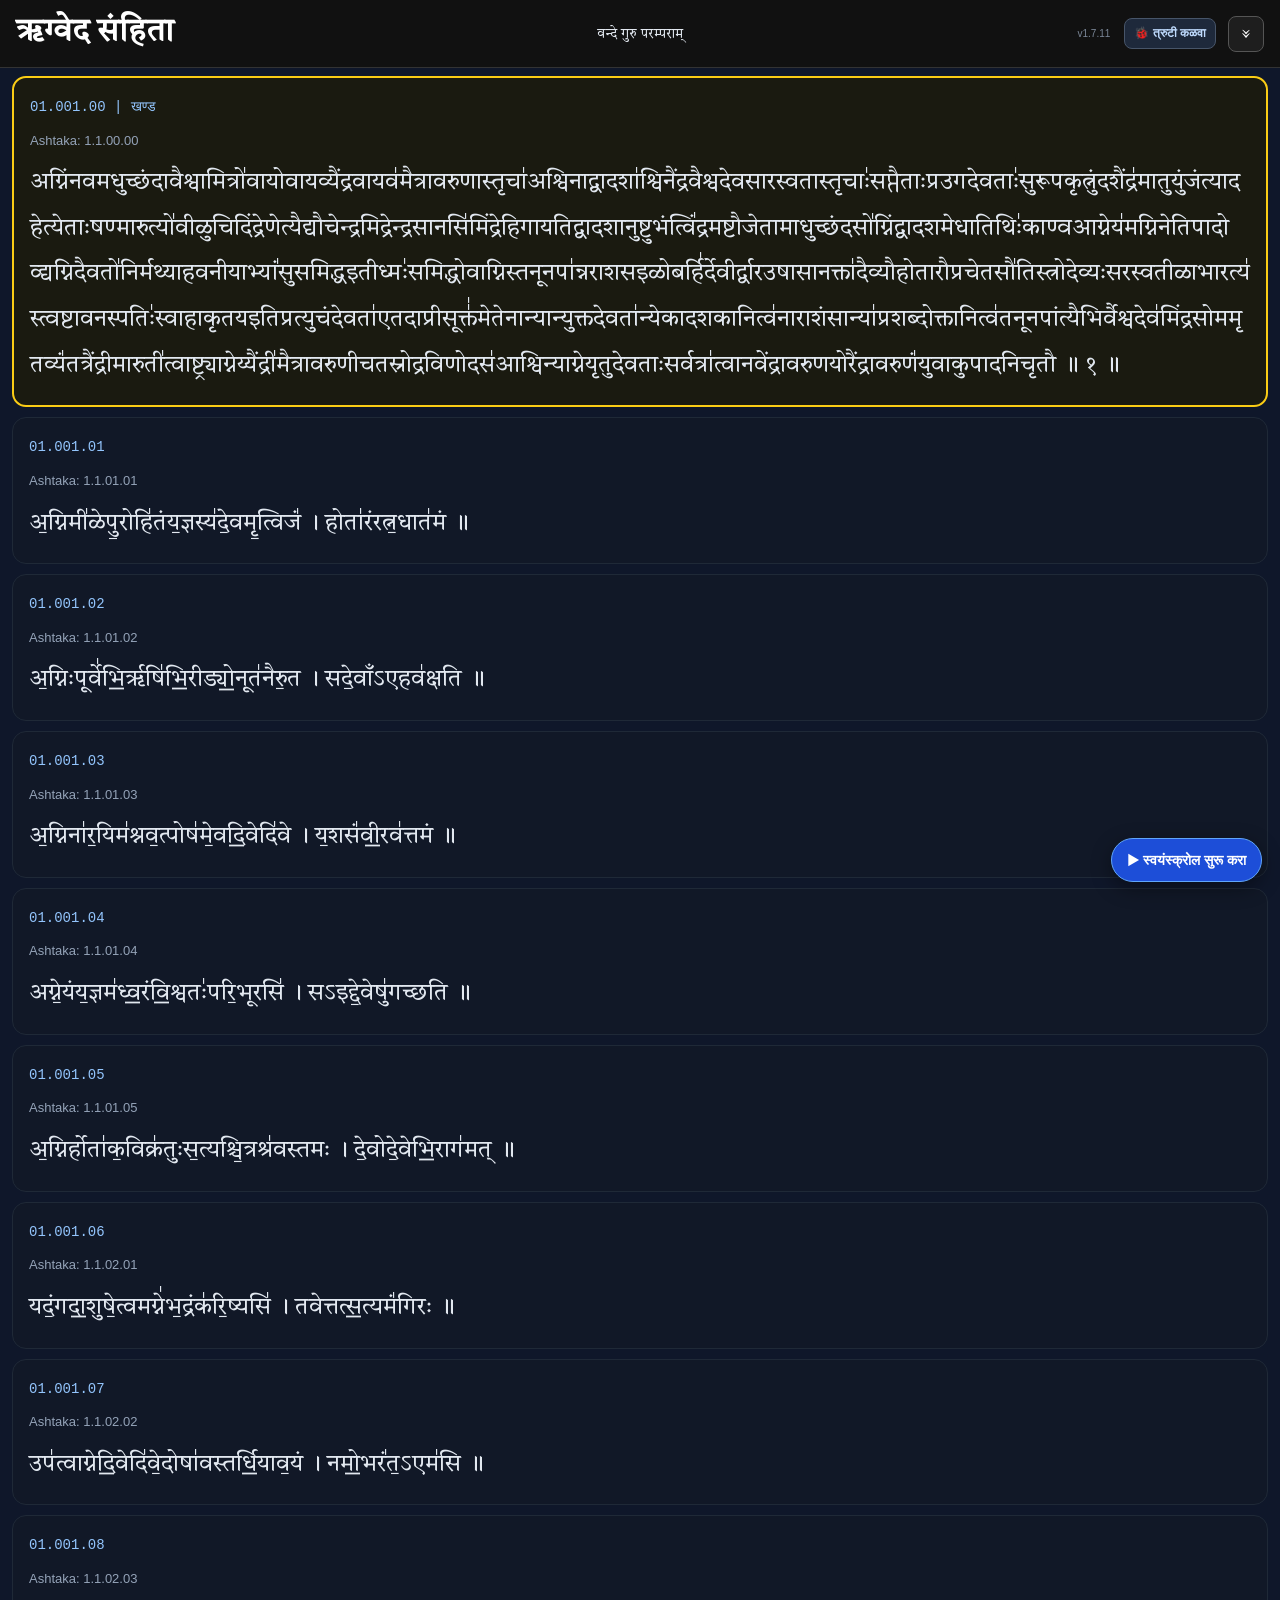
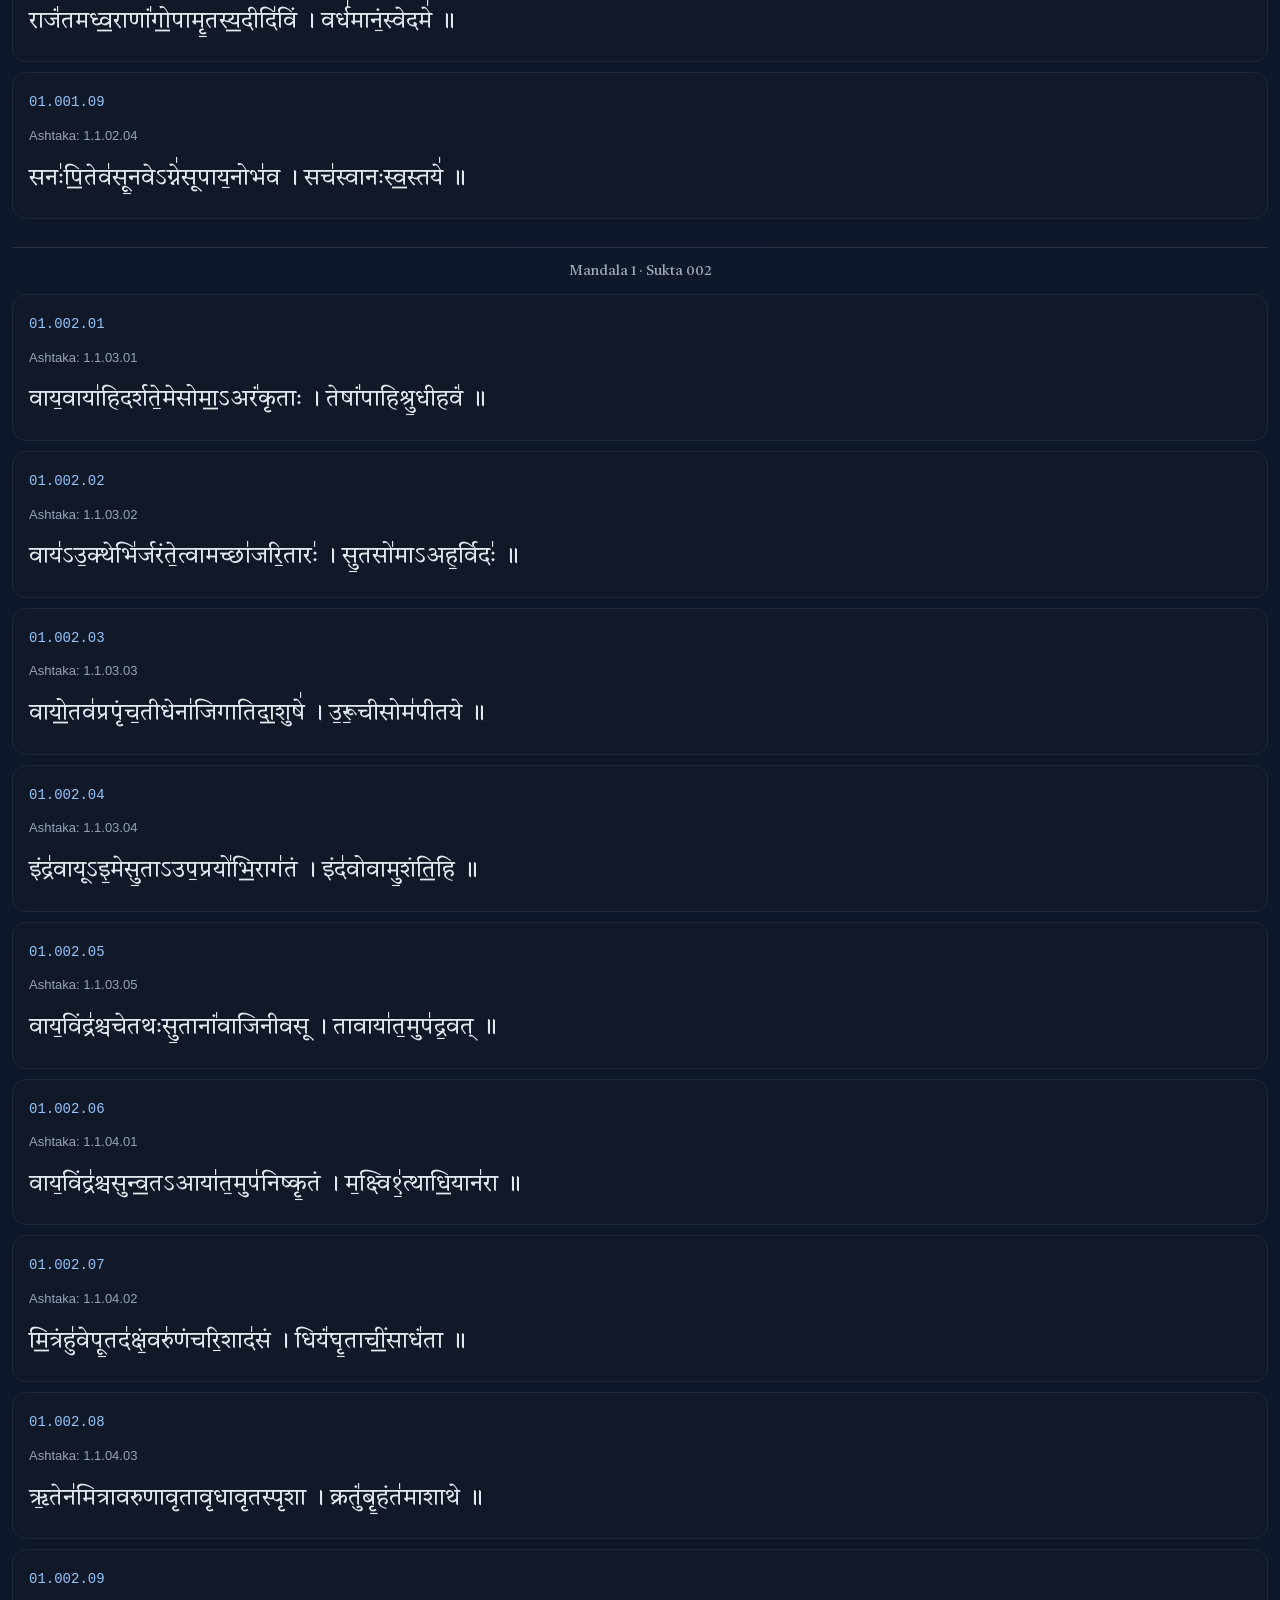
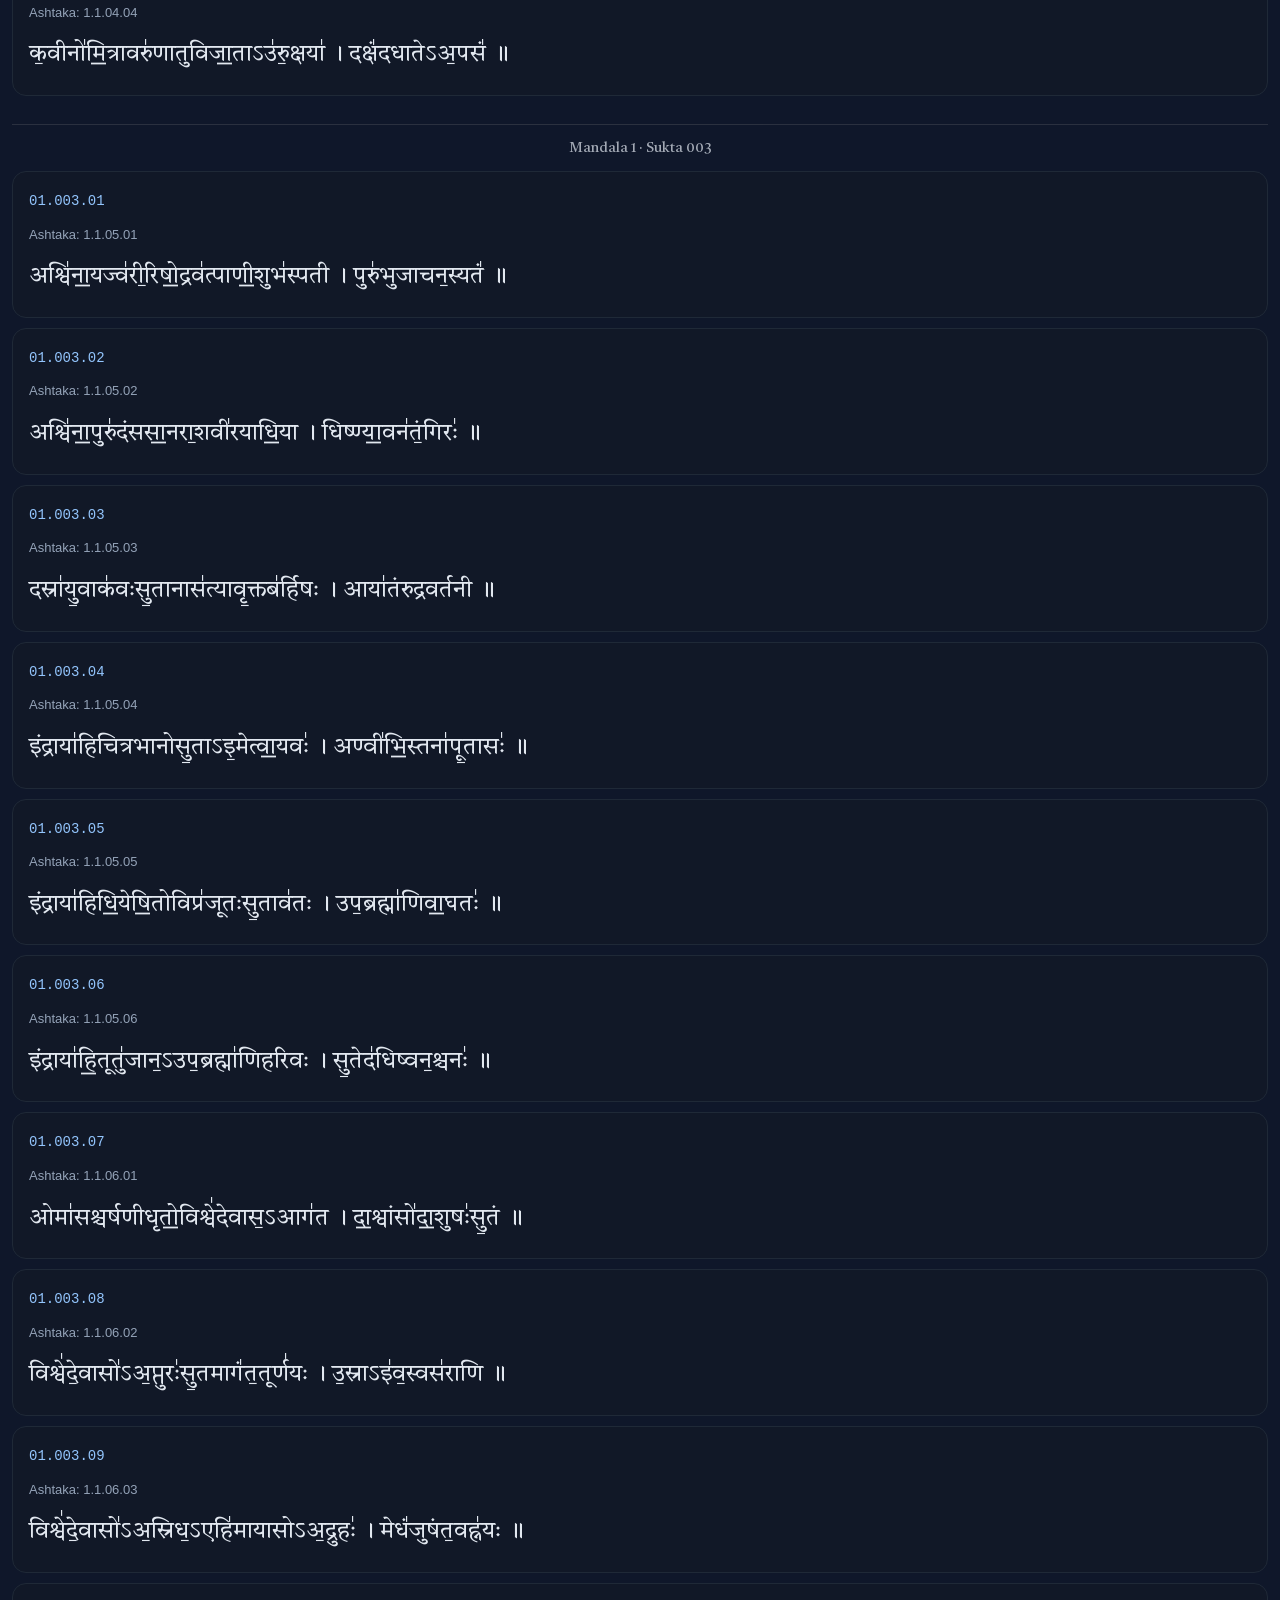
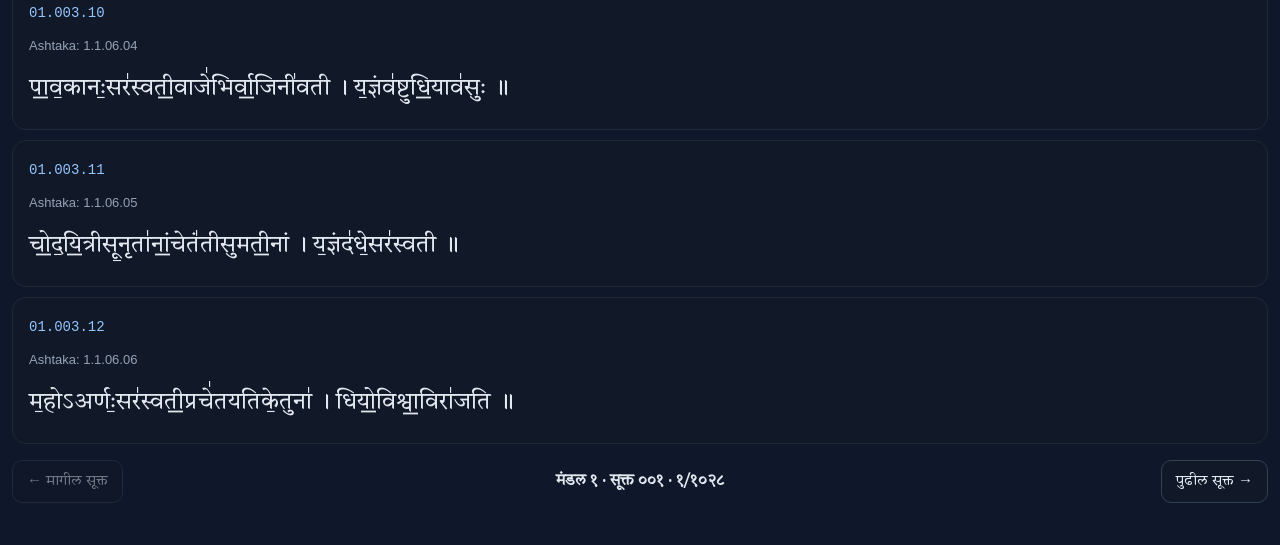
==== index.html @ 1d20b329 "Add localization hooks for filter labels" ====
<!DOCTYPE html>
<html lang="en">
<head>
  <meta charset="UTF-8" />
  <meta name="viewport" content="width=device-width, initial-scale=1.0" />
  <title>ऋग्वेद संहिता</title>
  <link rel="stylesheet" href="fonts/fonts.css" />
  <link rel="stylesheet" href="style.css" />
  
  <link rel="manifest" href="./manifest.json">
<meta name="theme-color" content="#8B0000">
<link rel="apple-touch-icon" href="icons/icon-192.png">

  <!-- GoatCounter visitor analytics -->
  <script data-goatcounter="https://rigveda-samhita.goatcounter.com/count"
          async src="//gc.zgo.at/count.js"></script>

</head>
<body>
<div class="topbar-head sticky-topbar-head">
    <div class="topbar-title-group">
      <h1>ऋग्वेद संहिता</h1>
      <span class="header-tagline">वन्दे गुरु परम्पराम्</span>
    </div>
    <span id="appVersion" class="app-version" aria-label="App version"></span>
    <a id="reportIssueLink" class="report-issue-link" href="https://wa.me/919869202194?text=Hello%2C%20I%20would%20like%20to%20report%20an%20issue%20with%20the%20Rigveda%20Samhita%20website%3A%20" target="_blank" rel="noopener noreferrer" aria-label="Report a website issue on WhatsApp">🐞 <span>त्रुटी कळवा</span></a>
    <button id="headerToggle" class="header-toggle" type="button" aria-label="Hide header">
      <span class="chevron">»</span>
    </button>
  </div>

<header class="topbar" id="topbar">
  <div id="topbarContent" class="topbar-content">
    <div class="search-toolbar">
      <input
        id="search"
        type="text"
        placeholder="मंत्र शोधा..."
        autocomplete="off"
      />
      <button id="filterBtn" type="button">शोध निकष</button>
    </div>

<div class="nav-toolbar">

  <div class="nav-buttons">
    <button id="prevTop" class="nav-btn">← मागे</button>
    <button id="shareBtn" class="nav-btn" type="button">शेअर करा</button>
    <button id="copyAllBtn" class="nav-btn" type="button">क्लिपबोर्डवर नक्कल करा</button>
    <button id="nextTop" class="nav-btn">पुढे →</button>
  </div>

  <div id="pageInfo" class="page-info">
    Loading...
  </div>

  <div class="auto-scroll-toolbar" role="group" aria-label="Mantra auto-scroll controls">
    <button id="autoScrollToggle" type="button" aria-pressed="false">▶ Auto-scroll</button>
    <label for="autoScrollInterval">ऋचा /</label>
    <select id="autoScrollInterval" aria-label="Time per richa">
      <option value="2000">2 seconds</option>
      <option value="3000" selected>3 seconds</option>
      <option value="4000">4 seconds</option>
      <option value="5000">5 seconds</option>
      <option value="6000">6 seconds</option>
    </select>
  </div>

</div>
<div class="options-toolbar">
  <button id="togglePadaBtn" type="button">पदपाठ: बंद</button>

  <select id="jumpMode">
    <label for="jumpMode">प्रकार</label>
    <option value="rik">मण्डल/सुक्त</option>
    <option value="ashtaka">अष्टक/अध्याय/वर्ग</option>
  </select>

  <div class="input-list-wrapper">
    <label for="jump1" id="lblJump1"></label> <input id="jump1" list="listJump1" type="number" min="1" value="1" placeholder="मण्डल" autocomplete="off" />
    <datalist id="listJump1"></datalist>
  </div>

  <div class="input-list-wrapper">
    <label for="jump2" id="lblJump2"></label> <input id="jump2" list="listJump2" type="number" min="1" value="1" placeholder="सूक्त" autocomplete="off" />
    <datalist id="listJump2"></datalist>
  </div>
  
  <div class="input-list-wrapper hidden" id="wrapperJump3">
    <label for="jump3" id="lblJump3"></label> <input id="jump3" list="listJump3" type="number" min="1" value="1" placeholder="वर्ग" autocomplete="off" />
    <datalist id="listJump3"></datalist>
  </div>

  <button id="jumpGo" type="button">जा</button>


  </div>
  <div class="script-selector">
  <label for="uiLanguageSelect"><span aria-hidden="true">🌐</span> <span id="uiLanguageLabel">भाषा:</span></label>
  <select id="uiLanguageSelect" aria-label="Interface language">
    <option value="mr">मराठी</option>
    <option value="en">English</option>
    <option value="te">తెలుగు</option>
    <option value="kn">ಕನ್ನಡ</option>
  </select>
  <label for="scriptSelect"><span aria-hidden="true">अ文</span> <span id="scriptLabel">लिपी:</span></label>
  <select id="scriptSelect">
    <option value="devanagari" selected>देवनागरी</option>
    <option value="kannada">ಕನ್ನಡ</option>
    <option value="telugu">తెలుగు</option>
  </select>
</div>

    <div id="status">Loading...</div>
    <div class="header-attribution">
      <span>Developed by <a href="https://abhi-glitchhg.github.io/" target="_blank" rel="noopener noreferrer">Abhijit Deo</a></span>
      <a href="https://deeplearningforsanskrit.github.io/" target="_blank" rel="noopener noreferrer">Project Website</a>
    </div>

  <div id="filterModal" class="modal hidden">
    <div class="modal-content">
      <div class="modal-header">
        <h2 id="filterModalTitle">शोध निकष</h2>
        <button id="closeFilterModal" class="close-btn" type="button">&times;</button>
      </div>
      <div class="modal-body">
        <div class="filter-group">
          <label id="filterAshtakaLabel" for="filterAshtaka">अष्टक:</label>
          <select id="filterAshtaka">
            <option value="">All</option>
          </select>
        </div>
        <div class="filter-group">
          <label id="filterAdhyayaLabel" for="filterAdhyaya">अध्याय:</label>
          <select id="filterAdhyaya" disabled>
            <option value="">All</option>
          </select>
        </div>
        <div class="filter-group">
          <label id="filterMandalaLabel" for="filterMandala">मंडल:</label>
          <select id="filterMandala">
            <option value="">All</option>
          </select>
        </div>
      </div>
      <div class="modal-footer">
        <button id="clearFiltersBtn" type="button" class="secondary-btn">निकष काढा</button>
        <button id="applyFiltersBtn" type="button" class="primary-btn">निकष लागू करा</button>
      </div>
    </div>
  </div>
</header>
  <main>
  <button id="floatingAutoScrollToggle" class="floating-auto-scroll" type="button" aria-pressed="false" aria-label="Start mantra auto-scroll">▶ Auto-scroll</button>

    <div id="results"></div>
    <div id="scrollSentinel" aria-hidden="true"></div>

    <div class="reader-toolbar bottom-toolbar">
      <button id="prevBottom">← मागील सूक्त</button>
      <div id="pageInfoBottom" class="page-info">Loading...</div>
      <button id="nextBottom">पुढील सूक्त →</button>
    </div>
  </main>

  <script src="app.js"></script>



  <aside id="pwaInstallPrompt" class="pwa-install-prompt" aria-labelledby="pwaInstallTitle" aria-describedby="pwaInstallDescription" hidden>
    <button id="pwaInstallClose" class="pwa-install-close" type="button" aria-label="Dismiss install suggestion">&times;</button>
    <div class="pwa-install-icon" aria-hidden="true">ऋ</div>
    <div class="pwa-install-copy">
      <strong id="pwaInstallTitle">Take Rigveda Samhita with you</strong>
      <p id="pwaInstallDescription">Install the app for a convenient, app-like reading experience.</p>
      <p id="pwaInstallHelp" class="pwa-install-help" hidden></p>
      <div class="pwa-install-actions">
        <button id="pwaInstallButton" class="pwa-install-button" type="button">Install app</button>
        <button id="pwaInstallLater" class="pwa-install-later" type="button">Maybe later</button>
      </div>
    </div>
  </aside>

  <script>
  // PWA install suggestion: use the native prompt where supported and
  // provide browser-specific instructions on platforms that require manual install.
  (() => {
    const promptEl = document.getElementById('pwaInstallPrompt');
    const installButton = document.getElementById('pwaInstallButton');
    const helpEl = document.getElementById('pwaInstallHelp');
    const descriptionEl = document.getElementById('pwaInstallDescription');
    const closeButton = document.getElementById('pwaInstallClose');
    const laterButton = document.getElementById('pwaInstallLater');
    if (!promptEl || !installButton) return;

    const DISMISS_KEY = 'rigveda-pwa-install-dismissed-until';
    const DISMISS_DAYS = 30;
    let deferredInstallPrompt = null;
    let isIOS = /iphone|ipad|ipod/i.test(navigator.userAgent)
      || (navigator.platform === 'MacIntel' && navigator.maxTouchPoints > 1);
    let isStandalone = window.matchMedia('(display-mode: standalone)').matches
      || window.navigator.standalone === true;

    const wasDismissed = () => {
      try { return Number(localStorage.getItem(DISMISS_KEY) || 0) > Date.now(); }
      catch (_) { return false; }
    };
    const dismiss = () => {
      promptEl.hidden = true;
      try { localStorage.setItem(DISMISS_KEY, String(Date.now() + DISMISS_DAYS * 86400000)); }
      catch (_) { /* Storage may be unavailable; the prompt still closes. */ }
    };
    const showPrompt = () => {
      if (!isStandalone && !wasDismissed()) promptEl.hidden = false;
    };

    window.addEventListener('beforeinstallprompt', (event) => {
      event.preventDefault();
      deferredInstallPrompt = event;
      installButton.textContent = 'Install app';
      helpEl.hidden = true;
      showPrompt();
    });

    window.addEventListener('appinstalled', () => {
      isStandalone = true;
      promptEl.hidden = true;
      deferredInstallPrompt = null;
    });

    installButton.addEventListener('click', async () => {
      if (deferredInstallPrompt) {
        deferredInstallPrompt.prompt();
        const choice = await deferredInstallPrompt.userChoice;
        deferredInstallPrompt = null;
        if (choice && choice.outcome === 'accepted') promptEl.hidden = true;
        else dismiss();
        return;
      }

      helpEl.hidden = false;
      if (isIOS) {
        helpEl.textContent = 'In Safari, tap Share, then choose “Add to Home Screen”.';
      } else {
        helpEl.textContent = 'Open your browser menu (⋮ or ⋯) and choose “Install app” or “Add to Home screen”.';
      }
      descriptionEl.textContent = 'Follow these steps to add Rigveda Samhita to your device.';
      installButton.textContent = 'Got it';
      installButton.addEventListener('click', dismiss, { once: true });
    });

    closeButton.addEventListener('click', dismiss);
    laterButton.addEventListener('click', dismiss);

    if (!isStandalone && !wasDismissed()) {
      window.setTimeout(showPrompt, 5000);
    }
  })();

  if ('serviceWorker' in navigator) {
    window.addEventListener('load', async () => {
      try {
        const reg = await navigator.serviceWorker.register('./sw.js', {
          scope: '/rigveda-samhita/'
        });
        console.log('[Page] SW registered, scope:', reg.scope);

        // When online: tell the active SW to re-check the version.
        // The SW will delete stale caches and re-cache if the version changed.
        if (navigator.onLine && reg.active) {
          reg.active.postMessage({ type: 'CHECK_UPDATE' });
        }

        // Also handle the case where a brand-new SW just finished activating
        // (e.g. first load or after an update) — reload so the page uses the
        // freshly cached assets.
        let refreshing = false;
        navigator.serviceWorker.addEventListener('controllerchange', () => {
          if (!refreshing) {
            refreshing = true;
            window.location.reload();
          }
        });

      } catch (err) {
        console.error('[Page] SW registration failed:', err);
      }
    });
  }
</script>
</body>
</html>
---- fonts/fonts.css ----
/* Self-hosted fonts (from Google Fonts, OFL licence) */
@font-face { font-family: 'Tiro Devanagari Sanskrit'; font-style: normal; font-weight: 400; font-display: swap; src: url('TiroDevanagariSanskrit-devanagari.woff2') format('woff2'); unicode-range: U+0900-097F, U+1CD0-1CF4, U+1CF7-1CF9, U+200C-200D, U+20A8, U+20B9, U+20F0, U+25CC, U+A830-A839, U+A8E0-A8FF, U+11B00-11B0A; }
@font-face { font-family: 'Tiro Devanagari Sanskrit'; font-style: normal; font-weight: 400; font-display: swap; src: url('TiroDevanagariSanskrit-latin-ext.woff2') format('woff2'); unicode-range: U+0100-02BA, U+02BD-02C5, U+02C7-02CC, U+02CE-02D7, U+02DD-02FF, U+0304, U+0308, U+0329, U+1D00-1DBF, U+1E00-1E9F, U+1EF2-1EFF, U+2020, U+20A0-20AB, U+20AD-20C4, U+2113, U+2C60-2C7F, U+A720-A7FF; }
@font-face { font-family: 'Tiro Devanagari Sanskrit'; font-style: normal; font-weight: 400; font-display: swap; src: url('TiroDevanagariSanskrit-latin.woff2') format('woff2'); unicode-range: U+0000-00FF, U+0131, U+0152-0153, U+02BB-02BC, U+02C6, U+02DA, U+02DC, U+0304, U+0308, U+0329, U+2000-206F, U+20AC, U+2122, U+2191, U+2193, U+2212, U+2215, U+FEFF, U+FFFD; }
@font-face { font-family: 'Tiro Kannada'; font-style: normal; font-weight: 400; font-display: swap; src: url('TiroKannada-kannada.woff2') format('woff2'); unicode-range: U+0951-0952, U+0964-0965, U+0B83, U+0C80-0CF3, U+1CD0, U+1CD2-1CD3, U+1CDA, U+1CF2, U+1CF4, U+200C-200D, U+20B9, U+25CC, U+A830-A835; }
@font-face { font-family: 'Tiro Kannada Sanskrit'; font-style: normal; font-weight: 400; font-display: swap; src: url('TiroKannada-kannada.woff2') format('woff2'); unicode-range: U+0951-0952, U+0964-0965, U+0B83, U+0C80-0CF3, U+1CD0, U+1CD2-1CD3, U+1CDA, U+1CF2, U+1CF4, U+200C-200D, U+20B9, U+25CC, U+A830-A835; }
@font-face { font-family: 'Tiro Kannada'; font-style: normal; font-weight: 400; font-display: swap; src: url('TiroKannada-latin-ext.woff2') format('woff2'); unicode-range: U+0100-02BA, U+02BD-02C5, U+02C7-02CC, U+02CE-02D7, U+02DD-02FF, U+0304, U+0308, U+0329, U+1D00-1DBF, U+1E00-1E9F, U+1EF2-1EFF, U+2020, U+20A0-20AB, U+20AD-20C4, U+2113, U+2C60-2C7F, U+A720-A7FF; }
@font-face { font-family: 'Tiro Kannada Sanskrit'; font-style: normal; font-weight: 400; font-display: swap; src: url('TiroKannada-latin-ext.woff2') format('woff2'); unicode-range: U+0100-02BA, U+02BD-02C5, U+02C7-02CC, U+02CE-02D7, U+02DD-02FF, U+0304, U+0308, U+0329, U+1D00-1DBF, U+1E00-1E9F, U+1EF2-1EFF, U+2020, U+20A0-20AB, U+20AD-20C4, U+2113, U+2C60-2C7F, U+A720-A7FF; }
@font-face { font-family: 'Tiro Kannada'; font-style: normal; font-weight: 400; font-display: swap; src: url('TiroKannada-latin.woff2') format('woff2'); unicode-range: U+0000-00FF, U+0131, U+0152-0153, U+02BB-02BC, U+02C6, U+02DA, U+02DC, U+0304, U+0308, U+0329, U+2000-206F, U+20AC, U+2122, U+2191, U+2193, U+2212, U+2215, U+FEFF, U+FFFD; }
@font-face { font-family: 'Tiro Kannada Sanskrit'; font-style: normal; font-weight: 400; font-display: swap; src: url('TiroKannada-latin.woff2') format('woff2'); unicode-range: U+0000-00FF, U+0131, U+0152-0153, U+02BB-02BC, U+02C6, U+02DA, U+02DC, U+0304, U+0308, U+0329, U+2000-206F, U+20AC, U+2122, U+2191, U+2193, U+2212, U+2215, U+FEFF, U+FFFD; }
@font-face { font-family: 'Tiro Telugu Sanskrit'; font-style: normal; font-weight: 400; font-display: swap; src: url('TiroTelugu-telugu.woff2') format('woff2'); unicode-range: U+0951-0952, U+0964-0965, U+0B83, U+0C00-0C7F, U+1CD5-1CD6, U+1CD8, U+1CDA, U+1CF2, U+200C-200D, U+25CC; }
@font-face { font-family: 'Tiro Telugu'; font-style: normal; font-weight: 400; font-display: swap; src: url('TiroTelugu-telugu.woff2') format('woff2'); unicode-range: U+0951-0952, U+0964-0965, U+0B83, U+0C00-0C7F, U+1CD5-1CD6, U+1CD8, U+1CDA, U+1CF2, U+200C-200D, U+25CC; }
@font-face { font-family: 'Tiro Telugu Sanskrit'; font-style: normal; font-weight: 400; font-display: swap; src: url('TiroTelugu-latin-ext.woff2') format('woff2'); unicode-range: U+0100-02BA, U+02BD-02C5, U+02C7-02CC, U+02CE-02D7, U+02DD-02FF, U+0304, U+0308, U+0329, U+1D00-1DBF, U+1E00-1E9F, U+1EF2-1EFF, U+2020, U+20A0-20AB, U+20AD-20C4, U+2113, U+2C60-2C7F, U+A720-A7FF; }
@font-face { font-family: 'Tiro Telugu'; font-style: normal; font-weight: 400; font-display: swap; src: url('TiroTelugu-latin-ext.woff2') format('woff2'); unicode-range: U+0100-02BA, U+02BD-02C5, U+02C7-02CC, U+02CE-02D7, U+02DD-02FF, U+0304, U+0308, U+0329, U+1D00-1DBF, U+1E00-1E9F, U+1EF2-1EFF, U+2020, U+20A0-20AB, U+20AD-20C4, U+2113, U+2C60-2C7F, U+A720-A7FF; }
@font-face { font-family: 'Tiro Telugu Sanskrit'; font-style: normal; font-weight: 400; font-display: swap; src: url('TiroTelugu-latin.woff2') format('woff2'); unicode-range: U+0000-00FF, U+0131, U+0152-0153, U+02BB-02BC, U+02C6, U+02DA, U+02DC, U+0304, U+0308, U+0329, U+2000-206F, U+20AC, U+2122, U+2191, U+2193, U+2212, U+2215, U+FEFF, U+FFFD; }
@font-face { font-family: 'Tiro Telugu'; font-style: normal; font-weight: 400; font-display: swap; src: url('TiroTelugu-latin.woff2') format('woff2'); unicode-range: U+0000-00FF, U+0131, U+0152-0153, U+02BB-02BC, U+02C6, U+02DA, U+02DC, U+0304, U+0308, U+0329, U+2000-206F, U+20AC, U+2122, U+2191, U+2193, U+2212, U+2215, U+FEFF, U+FFFD; }
---- style.css ----
:root {
  --sanskrit-font: "Tiro Devanagari Sanskrit";
}

body.script-devanagari {
  --sanskrit-font: "Tiro Devanagari Sanskrit";
}

body.script-kannada {
  --sanskrit-font: "Tiro Kannada";
}

body.script-telugu {
  --sanskrit-font: "Tiro Telugu";
}



body {
  margin: 0;
  background: #0f172a;
  color: #e2e8f0;
  font-family: var(--sanskrit-font), serif;
}

:root {
  --sanskrit-font: "Tiro Devanagari Sanskrit";
}

body.script-kannada {
  --sanskrit-font: "Tiro Kannada Sanskrit";
}

body.script-telugu {
  --sanskrit-font: "Tiro Telugu Sanskrit";
}

body.script-devanagari {
  --sanskrit-font: "Tiro Devanagari Sanskrit";
}

.topbar {
  position: sticky;
  top: 0;
  z-index: 1000;
  background: #020617;
  padding: 16px;
  border-bottom: 1px solid #1e293b;
}

h1 {
  margin: 0 0 12px 0;
  font-size: 32px;
}

.reader-toolbar {
  display: grid;
  grid-template-columns: 1fr auto 1fr;
  gap: 10px;
  align-items: center;
  margin-bottom: 12px;
}

.reader-toolbar button {
  padding: 10px 14px;
  border: 1px solid #334155;
  background: #111827;
  color: #e2e8f0;
  border-radius: 10px;
  font-size: 15px;
  cursor: pointer;
}

.reader-toolbar button:disabled {
  opacity: 0.45;
  cursor: not-allowed;
}

.reader-toolbar button:first-child {
  justify-self: start;
}

.reader-toolbar button:last-child {
  justify-self: end;
}

.nav-btn:hover {
  background: #172033;
  border-color: #475569;
}

.nav-btn:disabled {
  opacity: 0.45;
  cursor: not-allowed;
}

.options-toolbar {
  display: grid;
  grid-template-columns: auto 1.5fr 1fr 1fr 1fr auto;
  gap: 10px;
  align-items: center;
  margin-bottom: 10px;
  padding: 0;
  background: transparent;
  border-radius: 0;
}
.nav-toolbar {
  display: flex;
  flex-direction: column;
  gap: 8px;
  width: 100%;
}

.nav-buttons {
  display: grid;
  grid-template-columns: repeat(4, minmax(0, 1fr));
  gap: 10px;
  width: 100%;
}

.nav-btn {
  width: 100%;
  padding: 10px 14px;
  font-size: 14px;
  border: 1px solid #334155;
  background: #111827;
  color: #e2e8f0;
  border-radius: 8px;
  cursor: pointer;
  white-space: nowrap;
  box-sizing: border-box;
}

.page-info {
  text-align: center;
  font-weight: 600;
  width: 100%;
}
.search-toolbar {
  display: grid;
  grid-template-columns: 1fr auto;
  gap: 8px;
  align-items: center;
  margin-bottom: 10px;
}

.search-toolbar input {
  margin-bottom: 0;
  padding: 10px 14px;
  font-size: 16px;
}

.search-toolbar button {
  padding: 10px 14px;
  border: 1px solid #334155;
  background: #111827;
  color: #e2e8f0;
  border-radius: 10px;
  font-size: 14px;
  cursor: pointer;
  white-space: nowrap;
  font-family: sans-serif;
}

.search-toolbar button:hover {
  background: #172033;
  border-color: #475569;
}

.search-toolbar button.active {
  background: #1d4ed8;
  border-color: #60a5fa;
  color: #ffffff;
}

input {
  width: 100%;
  box-sizing: border-box;
  padding: 12px 14px;
  font-size: 18px;
  border-radius: 10px;
  border: 1px solid #334155;
  background: #111827;
  color: #e2e8f0;
  margin-bottom: 10px;
}

main {
  padding: 12px;
}

#status {
  color: #94a3b8;
  font-size: 15px;
  font-family: sans-serif;
}

.mantra {
  padding: 16px;
  margin-bottom: 10px;
  background: #111827;
  border: 1px solid #1f2937;
  border-radius: 14px;
  line-height: 1.9;
  font-size: 24px;
  scroll-margin-top: 180px;

  max-width: 100%;
  box-sizing: border-box;
  overflow-wrap: anywhere;
  word-break: break-word;
}

.mantra.khanda {
  border: 2px solid #facc15;   /* yellow border */
  background: #1a1a10;         /* slightly warm dark tone */
}

.mantra.clickable {
  cursor: pointer;
}

.mantra.clickable:hover {
  border-color: #475569;
  background: #172033;
}

.mantra.highlight {
  border-color: #93c5fd;
  box-shadow: 0 0 0 1px #93c5fd inset;
  background: #1a2640;
}

.ref {
  display: block;
  margin-bottom: 8px;
  color: #93c5fd;
  font-size: 14px;
  font-family: monospace;
}

.samhita-text {
  color: #e2e8f0;
}

.pada-patha {
  margin-top: 10px;
  padding-top: 10px;
  border-top: 1px solid #243041;
  color: #fca5a5;
  font-size: 22px;
  line-height: 1.9;
  white-space: normal;
  overflow-wrap: anywhere;
  word-break: break-word;
  max-width: 100%;
}

.bottom-toolbar {
  margin-top: 16px;
  padding-bottom: 18px;
}

.hidden {
  display: none !important;
}

.footer {
  margin-top: 40px;
  padding: 24px 12px;
  border-top: 1px solid #1e293b;
  display: flex;
  flex-direction: column;
  align-items: center;
  justify-content: center;
  text-align: center;
  opacity: 0.75;
  font-family: sans-serif;
  font-size: 10px;
  color: #94a3b8;
  line-height: 1.8;
}

.footer a {
  color: #93c5fd;
  text-decoration: none;
}

.footer a:hover {
  text-decoration: underline;
}

.footer .tagline {
  margin-top: 6px;
  font-family: var(--sanskrit-font), serif;
  font-size: 18px;
  color: #e2e8f0;
}
#togglePadaBtn {
  appearance: none;
  -webkit-appearance: none;
  background: #111827;
  color: #e2e8f0;
  border: 1px solid #334155;
  border-radius: 10px;
  padding: 12px 14px;
  font-size: 15px;
  font-family: sans-serif;
  cursor: pointer;
  white-space: nowrap;
  box-shadow: none;
  outline: none;
}

#togglePadaBtn:hover {
  background: #172033;
  border-color: #475569;
}

#togglePadaBtn.active {
  background: #1d4ed8;
  border-color: #60a5fa;
  color: #ffffff;
}
.jump-toolbar {
  display: none;
}

.options-toolbar select,
.options-toolbar input,
.options-toolbar button {
  margin-bottom: 0;
  padding: 10px 12px;
  font-size: 14px;
  border-radius: 8px;
  border: 1px solid #334155;
  background: #111827;
  color: #e2e8f0;
}

.options-toolbar select {
  width: 100%;
  box-sizing: border-box;
}

.options-toolbar input {
  width: 100%;
  box-sizing: border-box;
  text-align: center;
}

.options-toolbar button {
  appearance: none;
  -webkit-appearance: none;
  cursor: pointer;
  white-space: nowrap;
  padding: 10px 12px;
}

.options-toolbar button:hover {
  background: #172033;
  border-color: #475569;
}

.options-toolbar button.active {
  background: #1d4ed8;
  border-color: #60a5fa;
  color: #ffffff;
}

.meta-ref {
  margin-bottom: 8px;
  color: #94a3b8;
  font-size: 13px;
  font-family: sans-serif;
}

.topbar {
  position: sticky;
  top: 0;
  z-index: 1000;
  background: #111;
  color: #fff;
  padding: 12px 16px;
  border-bottom: 1px solid #333;
}

.topbar-head {
  display: flex;
  align-items: center;
  justify-content: space-between;
  gap: 12px;
}

.topbar-head {
  position: relative;
}

.topbar-title-group {
  display: contents;
}

.topbar-head h1 {
  margin: 0;
  font-family: 'Tiro Devanagari Sanskrit', serif;
}

.topbar-title-group .header-tagline {
  position: absolute;
  left: 50%;
  top: 50%;
  transform: translate(-50%, -50%);
  white-space: nowrap;
  text-align: center;
  pointer-events: none;
}

.topbar-content {
  max-height: 500px;
  overflow: hidden;
  opacity: 1;
  transition: max-height 0.3s ease, opacity 0.25s ease, margin-top 0.25s ease;
  margin-top: 12px;
}

.topbar.collapsed .topbar-content {
  max-height: 0;
  opacity: 0;
  margin-top: 0;
}

.header-toggle {
  width: 36px;
  height: 36px;
  border: 1px solid #555;
  background: #1e1e1e;
  color: #fff;
  border-radius: 8px;
  cursor: pointer;

  display: flex;
  align-items: center;
  justify-content: center;
  flex-shrink: 0;
}

.header-toggle:hover {
  background: #2a2a2a;
}

.chevron {
  display: inline-block;
  font-size: 20px;
  line-height: 1;
  transform: rotate(90deg);
  transition: transform 0.25s ease;
}

.topbar.collapsed .chevron {
  transform: rotate(-90deg);
}

.modal {
  position: fixed;
  top: 0;
  left: 0;
  width: 100%;
  height: 100%;
  background: rgba(0, 0, 0, 0.5);
  display: flex;
  align-items: center;
  justify-content: center;
  z-index: 2000;
}

.modal.hidden {
  display: none;
}

.modal-content {
  background: #111827;
  border: 1px solid #334155;
  border-radius: 14px;
  width: 90%;
  max-width: 400px;
  box-shadow: 0 20px 25px -5px rgba(0, 0, 0, 0.5);
}

.modal-header {
  display: flex;
  align-items: center;
  justify-content: space-between;
  padding: 16px;
  border-bottom: 1px solid #334155;
}

.modal-header h2 {
  margin: 0;
  font-size: 20px;
  color: #e2e8f0;
}

.close-btn {
  background: none;
  border: none;
  color: #94a3b8;
  font-size: 28px;
  cursor: pointer;
  padding: 0;
  width: 32px;
  height: 32px;
  display: flex;
  align-items: center;
  justify-content: center;
}

.close-btn:hover {
  color: #e2e8f0;
}

.modal-body {
  padding: 20px;
}

.filter-group {
  margin-bottom: 16px;
  display: flex;
  flex-direction: column;
}

.filter-group label {
  margin-bottom: 6px;
  color: #e2e8f0;
  font-size: 14px;
  font-family: sans-serif;
}

.filter-group select {
  padding: 10px 12px;
  border-radius: 8px;
  border: 1px solid #334155;
  background: #0f172a;
  color: #e2e8f0;
  font-size: 15px;
  font-family: sans-serif;
}

.filter-group select:disabled {
  opacity: 0.5;
  cursor: not-allowed;
}

.modal-footer {
  display: flex;
  gap: 10px;
  justify-content: flex-end;
  padding: 16px;
  border-top: 1px solid #334155;
}

.primary-btn, .secondary-btn {
  padding: 10px 16px;
  border-radius: 8px;
  font-size: 14px;
  font-family: sans-serif;
  cursor: pointer;
  border: none;
}

.primary-btn {
  background: #1d4ed8;
  color: #ffffff;
}

.primary-btn:hover {
  background: #2563eb;
}

.secondary-btn {
  background: #334155;
  color: #e2e8f0;
}

.secondary-btn:hover {
  background: #475569;
}

#filterBtn {
  position: relative;
}

#filterBtn.active::after {
  content: attr(data-count);
  position: absolute;
  top: -8px;
  right: -8px;
  background: #ef4444;
  color: white;
  width: 20px;
  height: 20px;
  border-radius: 50%;
  font-size: 12px;
  display: flex;
  align-items: center;
  justify-content: center;
}

@media (max-width: 1024px) {
  .options-toolbar {
    grid-template-columns: auto 1fr 1fr 1fr auto;
  }
}

@media (max-width: 768px) {
  .topbar {
    padding: 12px;
  }

  .topbar-head h1 {
    font-size: 24px;
  }

  .search-toolbar {
    grid-template-columns: 1fr auto;
    margin-bottom: 8px;
    gap: 8px;
  }

  .search-toolbar input {
    font-size: 14px;
    padding: 8px 10px;
  }

  .search-toolbar button {
    padding: 8px 10px;
    font-size: 13px;
  }

 
  .options-toolbar {
    grid-template-columns: auto auto auto auto auto;
    gap: 8px;
    margin-bottom: 8px;
    padding: 0;
  }

  .options-toolbar select,
  .options-toolbar input,
  .options-toolbar button {
    padding: 8px 10px;
    font-size: 12px;
  }

  .options-toolbar input {
    width: 45px;
  }

  #togglePadaBtn {
    font-size: 12px;
  }

  .page-info {
    font-size: 12px;
  }

  #status {
    font-size: 12px;
  }
}

@media (max-width: 480px) {
  .topbar {
    padding: 10px;
  }

  .topbar-head h1 {
    font-size: 20px;
  }

  .topbar-head {
    gap: 8px;
  }

  .search-toolbar {
    grid-template-columns: 1fr auto;
    gap: 6px;
    margin-bottom: 6px;
  }

  .search-toolbar input {
    font-size: 13px;
    padding: 7px 8px;
  }

  .search-toolbar button {
    padding: 7px 8px;
    font-size: 12px;
  }


  .options-toolbar {
    grid-template-columns: 1fr 1fr;
    gap: 6px;
    margin-bottom: 6px;
  }

  .options-toolbar select,
  .options-toolbar input,
  .options-toolbar button {
    padding: 6px 8px;
    font-size: 11px;
  }

  .options-toolbar input {
    width: 100%;
  }

  .page-info {
    font-size: 11px;
  }

  #status {
    font-size: 11px;
  }
}

.mantra.vasishtha-dveshini {
  border-color: #cc2200;
  box-shadow: 0 0 0 1px #cc2200;
}

.vd-badge {
  display: inline-block;
  font-size: 0.8em;
  font-family: var(--sanskrit-font), serif;
  color: #cc2200;
  border: 1px solid #cc2200;
  border-radius: 4px;
  padding: 1px 6px;
  margin-left: 6px;
  vertical-align: middle;
  letter-spacing: 0.02em;
}

body, html {
  max-width: 100%;
  overflow-x: clip;
}
.script-selector {
  display: flex;
  align-items: center;
  gap: 8px;
  margin-bottom: 10px;
}

.script-selector label {
  font-family: sans-serif;
  font-size: 14px;
  color: #94a3b8;
}

.script-selector select {
  padding: 9px 12px;
  border-radius: 8px;
  border: 1px solid #334155;
  background: #111827;
  color: #e2e8f0;
  font-size: 15px;
  cursor: pointer;
}


@media (max-width: 480px) {
  .script-selector select {
    font-size: 13px;
    padding: 7px 10px;
  }

  .script-selector label {
    font-size: 12px;
  }
}
/* Infinite scroll: marks where the next sukta starts */
.sukta-divider {
  margin: 28px 0 12px;
  padding-top: 14px;
  border-top: 1px solid rgba(128, 128, 128, 0.35);
  text-align: center;
  font-size: 0.9rem;
  opacity: 0.7;
}


/* Compact, non-blocking PWA install suggestion */
.pwa-install-prompt {
  position: fixed;
  z-index: 3000;
  right: 20px;
  bottom: 20px;
  display: flex;
  align-items: flex-start;
  gap: 13px;
  width: min(390px, calc(100vw - 32px));
  box-sizing: border-box;
  padding: 18px 42px 16px 16px;
  color: #e2e8f0;
  background: #111827;
  border: 1px solid #475569;
  border-radius: 14px;
  box-shadow: 0 12px 35px rgba(0, 0, 0, 0.4);
  font-family: sans-serif;
}
.pwa-install-prompt[hidden] { display: none; }
.pwa-install-icon {
  display: grid;
  place-items: center;
  flex: 0 0 42px;
  width: 42px;
  height: 42px;
  border-radius: 11px;
  color: #fff;
  background: #8B0000;
  font-family: var(--sanskrit-font), serif;
  font-size: 25px;
}
.pwa-install-copy { min-width: 0; }
.pwa-install-copy strong { display: block; margin: 1px 0 5px; font-size: 15px; }
.pwa-install-copy p { margin: 0; color: #cbd5e1; font-size: 13px; line-height: 1.45; }
.pwa-install-copy .pwa-install-help { margin-top: 8px; color: #fcd34d; }
.pwa-install-close {
  position: absolute;
  top: 7px;
  right: 9px;
  padding: 2px 6px;
  border: 0;
  color: #94a3b8;
  background: transparent;
  font-size: 23px;
  cursor: pointer;
}
.pwa-install-actions { display: flex; align-items: center; gap: 12px; margin-top: 12px; }
.pwa-install-button {
  padding: 8px 13px;
  border: 0;
  border-radius: 8px;
  color: #fff;
  background: #8B0000;
  font-size: 13px;
  font-weight: 600;
  cursor: pointer;
}
.pwa-install-button:hover { background: #a31515; }
.pwa-install-later {
  padding: 7px 2px;
  border: 0;
  color: #cbd5e1;
  background: transparent;
  font-size: 12px;
  cursor: pointer;
}
@media (max-width: 480px) {
  .pwa-install-prompt { right: 12px; bottom: 12px; width: calc(100vw - 24px); }
}

/* Mantra auto-scroll controls */
.auto-scroll-toolbar {
  display: flex;
  align-items: center;
  justify-content: center;
  flex-wrap: wrap;
  gap: 8px;
  margin: 8px 0 10px;
  font-family: sans-serif;
  font-size: 13px;
  color: #cbd5e1;
}
.auto-scroll-toolbar button,
.auto-scroll-toolbar select {
  min-height: 36px;
  padding: 7px 12px;
  border: 1px solid #475569;
  border-radius: 8px;
  background: #111827;
  color: #e2e8f0;
  font: inherit;
}
.auto-scroll-toolbar button { cursor: pointer; font-weight: 600; }
.auto-scroll-toolbar button[aria-pressed="true"] {
  background: #1d4ed8;
  border-color: #60a5fa;
  color: #fff;
}
.auto-scroll-toolbar select { cursor: pointer; }


/* Floating auto-scroll control stays within reach while reading. */
.floating-auto-scroll {
  position: fixed;
  right: 18px;
  bottom: 18px;
  z-index: 1500;
  min-height: 44px;
  padding: 10px 15px;
  border: 1px solid #60a5fa;
  border-radius: 999px;
  color: #fff;
  background: #1d4ed8;
  box-shadow: 0 6px 20px rgba(0, 0, 0, 0.4);
  font: 600 14px/1.2 sans-serif;
  cursor: pointer;
}
.floating-auto-scroll[aria-pressed="true"] {
  background: #334155;
  border-color: #94a3b8;
}
.floating-auto-scroll:focus-visible {
  outline: 3px solid #bfdbfe;
  outline-offset: 3px;
}
@media (max-width: 480px) {
  .floating-auto-scroll {
    right: 14px;
    bottom: max(14px, env(safe-area-inset-bottom));
  }
}


/* Keep the title row pinned and show controls directly below it
   in the current viewport when the toggle is activated. */
:root {
  --reader-header-height: 64px;
}

body {
  padding-top: calc(
    var(--reader-header-height) + var(--reader-expanded-header-height, 0px)
  );
}

.sticky-topbar-head {
  position: fixed;
  top: 0;
  left: 0;
  right: 0;
  z-index: 1001;
  box-sizing: border-box;
  width: 100%;
  padding: 12px 16px;
  background: #111;
  color: #fff;
  border-bottom: 1px solid #333;
}

.topbar {
  position: fixed;
  top: var(--reader-header-height);
  left: 0;
  right: 0;
  z-index: 1000;
  box-sizing: border-box;
  max-height: calc(100vh - var(--reader-header-height));
  max-height: calc(100dvh - var(--reader-header-height));
  overflow-y: auto;
  padding: 0 16px;
  background: #111;
  border-bottom: 1px solid #333;
}

.topbar .topbar-content {
  margin-top: 0;
}

.topbar.collapsed {
  pointer-events: none;
  border: 0;
}

@media (max-width: 768px) {
  :root { --reader-header-height: 56px; }
  .topbar { padding: 0 12px; }
  .sticky-topbar-head { padding: 12px; }
}

@media (max-width: 480px) {
  :root { --reader-header-height: 48px; }
  .topbar { padding: 0 10px; }
  .sticky-topbar-head { padding: 10px; }
}


/* Keep the search controls in front of the pinned title row when the
   expanded reader panel is opened while scrolled down. */
.topbar {
  z-index: 1002;
}

.topbar .search-toolbar {
  position: sticky;
  top: 0;
  z-index: 3;
  padding-top: 10px;
  background: #111;
}


/* Small version label in the pinned reader header. */
.app-version {
  margin-left: auto;
  margin-right: 2px;
  color: #94a3b8;
  font-family: sans-serif;
  font-size: 10px;
  line-height: 1;
  white-space: nowrap;
  opacity: 0.8;
}

.topbar-head h1 {
  margin-right: auto;
}


/* Keep bug reporting reachable from the pinned title row while reading. */
.report-issue-link {
  display: inline-flex;
  align-items: center;
  justify-content: center;
  gap: 5px;
  flex-shrink: 0;
  padding: 7px 9px;
  border: 1px solid #475569;
  border-radius: 8px;
  background: #1e293b;
  color: #bfdbfe;
  font: 600 12px/1.2 sans-serif;
  text-decoration: none;
  white-space: nowrap;
}
.report-issue-link:hover,
.report-issue-link:focus-visible {
  background: #334155;
  border-color: #93c5fd;
  color: #fff;
}
.report-issue-link:focus-visible {
  outline: 2px solid #93c5fd;
  outline-offset: 2px;
}
@media (max-width: 480px) {
  .report-issue-link {
    padding: 7px;
    font-size: 11px;
    gap: 3px;
  }
}

/* Compact project credits within the expanded reader header. */
.header-attribution {
  display: flex;
  align-items: center;
  justify-content: center;
  flex-wrap: wrap;
  gap: 8px 18px;
  margin: 8px 0 12px;
  padding-top: 9px;
  border-top: 1px solid #333;
  color: #94a3b8;
  font-family: sans-serif;
  font-size: 11px;
  line-height: 1.5;
  text-align: center;
}

.header-attribution a {
  color: #93c5fd;
  text-decoration: none;
}

.header-attribution a:hover {
  text-decoration: underline;
}

.header-tagline {
  color: #e2e8f0;
  font-family: var(--sanskrit-font), serif;
  font-size: 14px;
}


/* Responsive mobile layout: keep translated labels inside their controls
   and prevent the pinned title, tagline, and version from overlapping. */
@media (max-width: 600px) {
  .sticky-topbar-head {
    display: flex;
    align-items: center;
    gap: clamp(5px, 1.8vw, 10px);
    padding: clamp(6px, 2vw, 10px);
    min-height: var(--reader-header-height);
  }

  .topbar-title-group {
    display: flex;
    flex: 1 1 auto;
    flex-direction: column;
    align-items: center;
    justify-content: center;
    min-width: 0;
    gap: 1px;
  }

  .topbar-head h1 {
    min-width: 0;
    max-width: 100%;
    margin: 0;
    font-size: clamp(16px, 4.8vw, 22px);
    line-height: 1.2;
    text-align: center;
    overflow-wrap: anywhere;
  }

  .topbar-title-group .header-tagline {
    position: static;
    transform: none;
    max-width: 100%;
    white-space: normal;
    font-size: clamp(10px, 3vw, 13px);
    line-height: 1.25;
    text-align: center;
    overflow-wrap: anywhere;
  }

  .app-version {
    flex: 0 1 auto;
    min-width: 0;
    margin: 0;
    font-size: clamp(8px, 2.2vw, 10px);
    text-align: right;
  }

  .report-issue-link {
    flex: 0 1 auto;
    min-width: 0;
    max-width: 29vw;
    padding: 6px;
    font-size: clamp(9px, 2.5vw, 11px);
    white-space: normal;
    overflow-wrap: anywhere;
    text-align: center;
  }

  .header-toggle {
    flex: 0 0 32px;
    width: 32px;
    height: 32px;
  }

  .mantra {
    font-size: clamp(18px, 5vw, 22px);
    padding: clamp(10px, 3vw, 14px);
    overflow-wrap: anywhere;
    word-break: normal;
  }

  .pada-patha {
    font-size: clamp(17px, 4.6vw, 20px);
    overflow-wrap: anywhere;
    word-break: normal;
  }

  .nav-buttons {
    grid-template-columns: repeat(2, minmax(0, 1fr));
    gap: 6px;
  }

  .nav-btn,
  .reader-toolbar button,
  .search-toolbar button,
  .options-toolbar button,
  #togglePadaBtn {
    min-width: 0;
    max-width: 100%;
    height: auto;
    white-space: normal;
    overflow-wrap: anywhere;
    word-break: normal;
    line-height: 1.35;
  }

  .options-toolbar {
    grid-template-columns: repeat(2, minmax(0, 1fr));
    align-items: stretch;
  }

  .options-toolbar > *,
  .options-toolbar .input-list-wrapper {
    min-width: 0;
    max-width: 100%;
  }

  .options-toolbar select,
  .options-toolbar input,
  .options-toolbar button {
    min-width: 0;
    max-width: 100%;
    height: auto;
    white-space: normal;
    overflow-wrap: anywhere;
    font-size: clamp(10px, 2.8vw, 12px);
  }

  .script-selector {
    flex-wrap: wrap;
    min-width: 0;
  }

  .script-selector select {
    max-width: 100%;
    min-width: 0;
  }

  .search-toolbar {
    grid-template-columns: minmax(0, 1fr) auto;
  }

  .search-toolbar input {
    min-width: 0;
  }

  .header-attribution {
    gap: 6px 12px;
    overflow-wrap: anywhere;
  }
}

/* Apply safe sizing and wrapping to translated UI text at every viewport. */
*, *::before, *::after {
  box-sizing: border-box;
}

button, select, input, label, .page-info, .header-attribution {
  min-width: 0;
  overflow-wrap: anywhere;
}


@media (max-width: 600px) {
  /* The two-line title row needs its own reserved height. */
  :root { --reader-header-height: clamp(62px, 17vw, 72px); }
}


/* Script-aware control typography and wrapping.
   These rules apply to Devanagari, Kannada, and Telugu via --sanskrit-font. */
button, input, select, textarea, label,
.nav-btn, .reader-toolbar button, .search-toolbar button,
.options-toolbar button, .options-toolbar select,
#togglePadaBtn, .script-selector select,
.filter-group label, .filter-group select,
.modal-content button {
  font-family: var(--sanskrit-font), sans-serif;
}

@media (max-width: 600px) {
  /* Keep long labels readable in every supported UI language/script. */
  .nav-btn, .reader-toolbar button, .search-toolbar button,
  .options-toolbar button, #togglePadaBtn,
  .filter-group label, .filter-group select,
  .modal-footer button {
    white-space: normal;
    overflow-wrap: anywhere;
    word-break: normal;
    line-height: 1.4;
  }

  .options-toolbar .input-list-wrapper {
    display: flex;
    flex-wrap: wrap;
    align-content: start;
    min-width: 0;
  }

  .options-toolbar .input-list-wrapper label {
    max-width: 100%;
    overflow-wrap: anywhere;
  }

  .options-toolbar .input-list-wrapper input {
    flex: 1 1 4rem;
    width: 100%;
    min-width: 0;
  }

  .script-selector label {
    max-width: 100%;
    overflow-wrap: anywhere;
  }
}
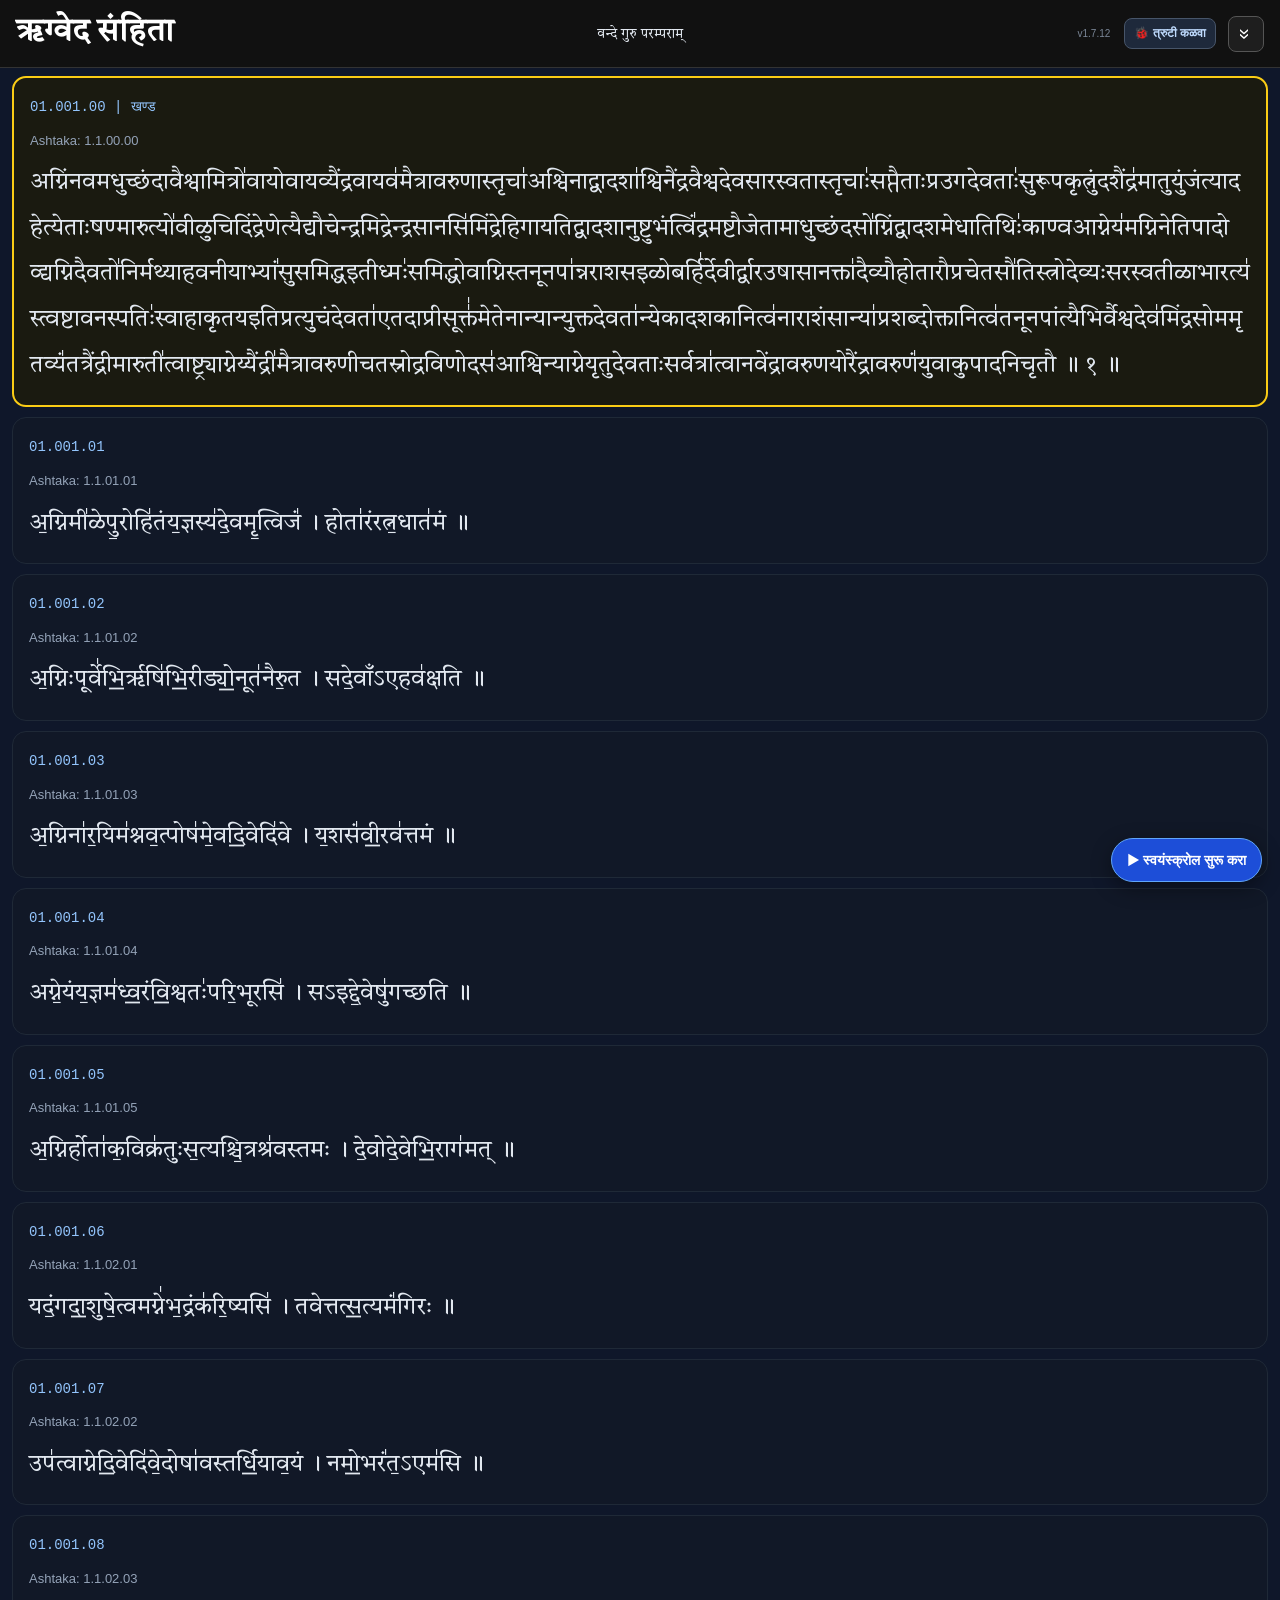
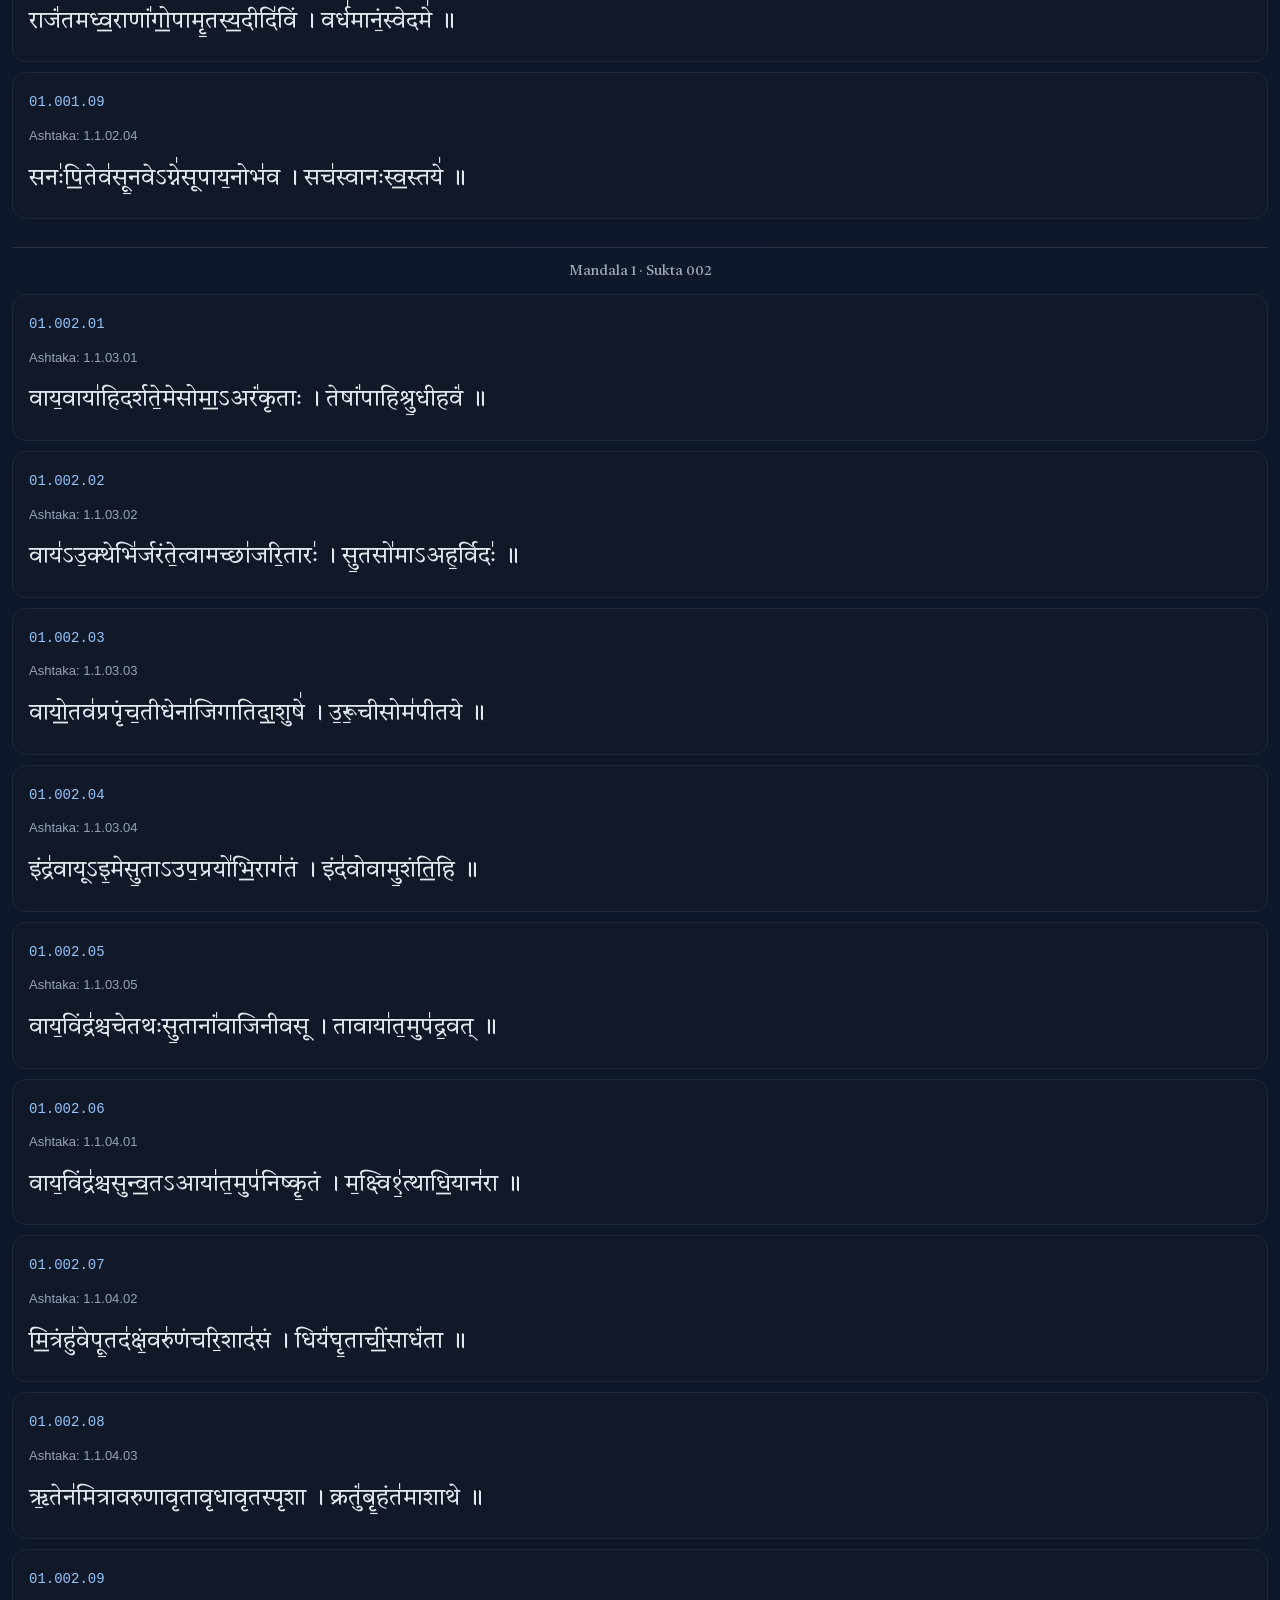
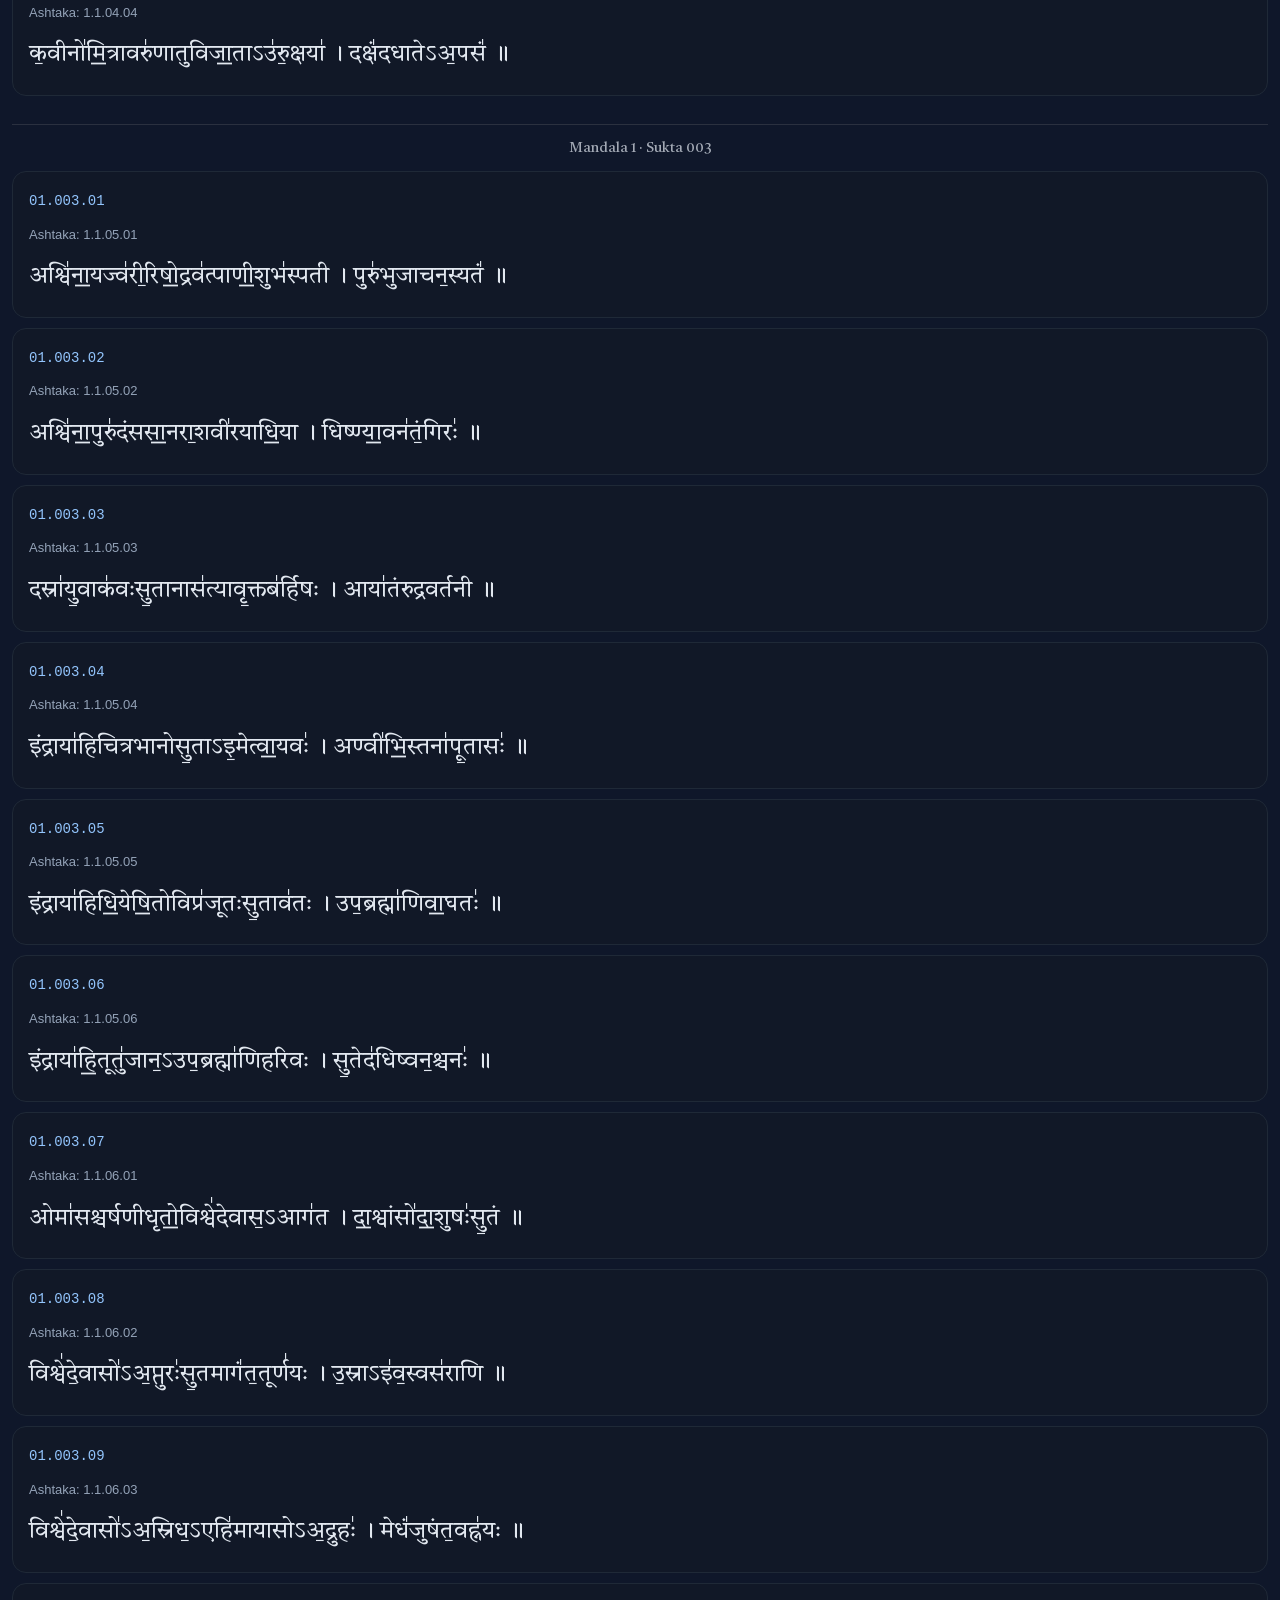
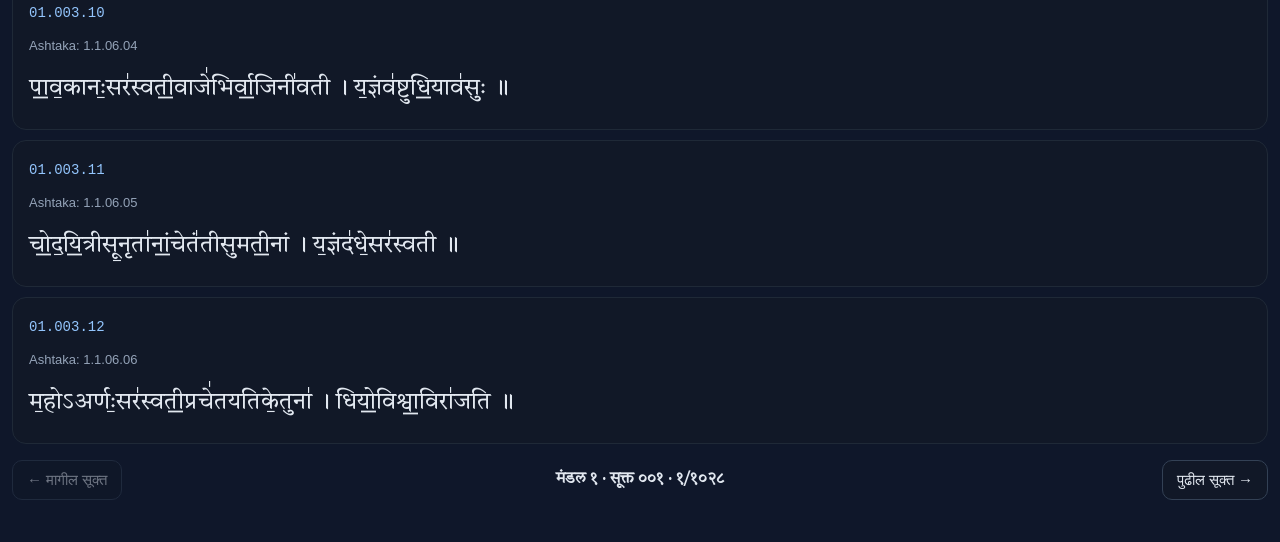
==== commit 458ba42d: "Group navigation mode and location controls" ====
--- a/index.html
+++ b/index.html
@@ -70,31 +70,33 @@
 <div class="options-toolbar">
   <button id="togglePadaBtn" type="button">पदपाठ: बंद</button>
 
-  <select id="jumpMode">
-    <label for="jumpMode">प्रकार</label>
-    <option value="rik">मण्डल/सुक्त</option>
-    <option value="ashtaka">अष्टक/अध्याय/वर्ग</option>
-  </select>
-
-  <div class="input-list-wrapper">
-    <label for="jump1" id="lblJump1"></label> <input id="jump1" list="listJump1" type="number" min="1" value="1" placeholder="मण्डल" autocomplete="off" />
-    <datalist id="listJump1"></datalist>
-  </div>
-
-  <div class="input-list-wrapper">
-    <label for="jump2" id="lblJump2"></label> <input id="jump2" list="listJump2" type="number" min="1" value="1" placeholder="सूक्त" autocomplete="off" />
-    <datalist id="listJump2"></datalist>
-  </div>
-  
-  <div class="input-list-wrapper hidden" id="wrapperJump3">
-    <label for="jump3" id="lblJump3"></label> <input id="jump3" list="listJump3" type="number" min="1" value="1" placeholder="वर्ग" autocomplete="off" />
-    <datalist id="listJump3"></datalist>
-  </div>
-
-  <button id="jumpGo" type="button">जा</button>
-
-
-  </div>
+  <div class="jump-controls" role="group" aria-label="Mantra navigation">
+    <select id="jumpMode" aria-label="Navigation mode">
+      <option value="rik">मण्डल/सुक्त</option>
+      <option value="ashtaka">अष्टक/अध्याय/वर्ग</option>
+    </select>
+
+    <div class="input-list-wrapper">
+      <label for="jump1" id="lblJump1"></label>
+      <input id="jump1" list="listJump1" type="number" min="1" value="1" placeholder="मण्डल" autocomplete="off" />
+      <datalist id="listJump1"></datalist>
+    </div>
+
+    <div class="input-list-wrapper">
+      <label for="jump2" id="lblJump2"></label>
+      <input id="jump2" list="listJump2" type="number" min="1" value="1" placeholder="सूक्त" autocomplete="off" />
+      <datalist id="listJump2"></datalist>
+    </div>
+
+    <div class="input-list-wrapper hidden" id="wrapperJump3">
+      <label for="jump3" id="lblJump3"></label>
+      <input id="jump3" list="listJump3" type="number" min="1" value="1" placeholder="वर्ग" autocomplete="off" />
+      <datalist id="listJump3"></datalist>
+    </div>
+
+    <button id="jumpGo" type="button">जा</button>
+  </div>
+</div>
   <div class="script-selector">
   <label for="uiLanguageSelect"><span aria-hidden="true">🌐</span> <span id="uiLanguageLabel">भाषा:</span></label>
   <select id="uiLanguageSelect" aria-label="Interface language">
--- a/style.css
+++ b/style.css
@@ -1232,32 +1232,30 @@
   }
 }
 
-/* Apply safe sizing and wrapping to translated UI text at every viewport. */
-*, *::before, *::after {
-  box-sizing: border-box;
-}
-
-button, select, input, label, .page-info, .header-attribution {
-  min-width: 0;
-  overflow-wrap: anywhere;
-}
-
-
+/* Keep sizing, wrapping, and Indic control typography scoped to mobile.
+   Desktop controls retain their original dimensions and font metrics. */
 @media (max-width: 600px) {
+  *, *::before, *::after {
+    box-sizing: border-box;
+  }
+
+  button, select, input, label, .page-info, .header-attribution {
+    min-width: 0;
+    overflow-wrap: anywhere;
+  }
+
   /* The two-line title row needs its own reserved height. */
   :root { --reader-header-height: clamp(62px, 17vw, 72px); }
-}
-
-
-/* Script-aware control typography and wrapping.
-   These rules apply to Devanagari, Kannada, and Telugu via --sanskrit-font. */
-button, input, select, textarea, label,
-.nav-btn, .reader-toolbar button, .search-toolbar button,
-.options-toolbar button, .options-toolbar select,
-#togglePadaBtn, .script-selector select,
-.filter-group label, .filter-group select,
-.modal-content button {
-  font-family: var(--sanskrit-font), sans-serif;
+
+  /* Script-aware typography for translated mobile controls. */
+  button, input, select, textarea, label,
+  .nav-btn, .reader-toolbar button, .search-toolbar button,
+  .options-toolbar button, .options-toolbar select,
+  #togglePadaBtn, .script-selector select,
+  .filter-group label, .filter-group select,
+  .modal-content button {
+    font-family: var(--sanskrit-font), sans-serif;
+  }
 }
 
 @media (max-width: 600px) {
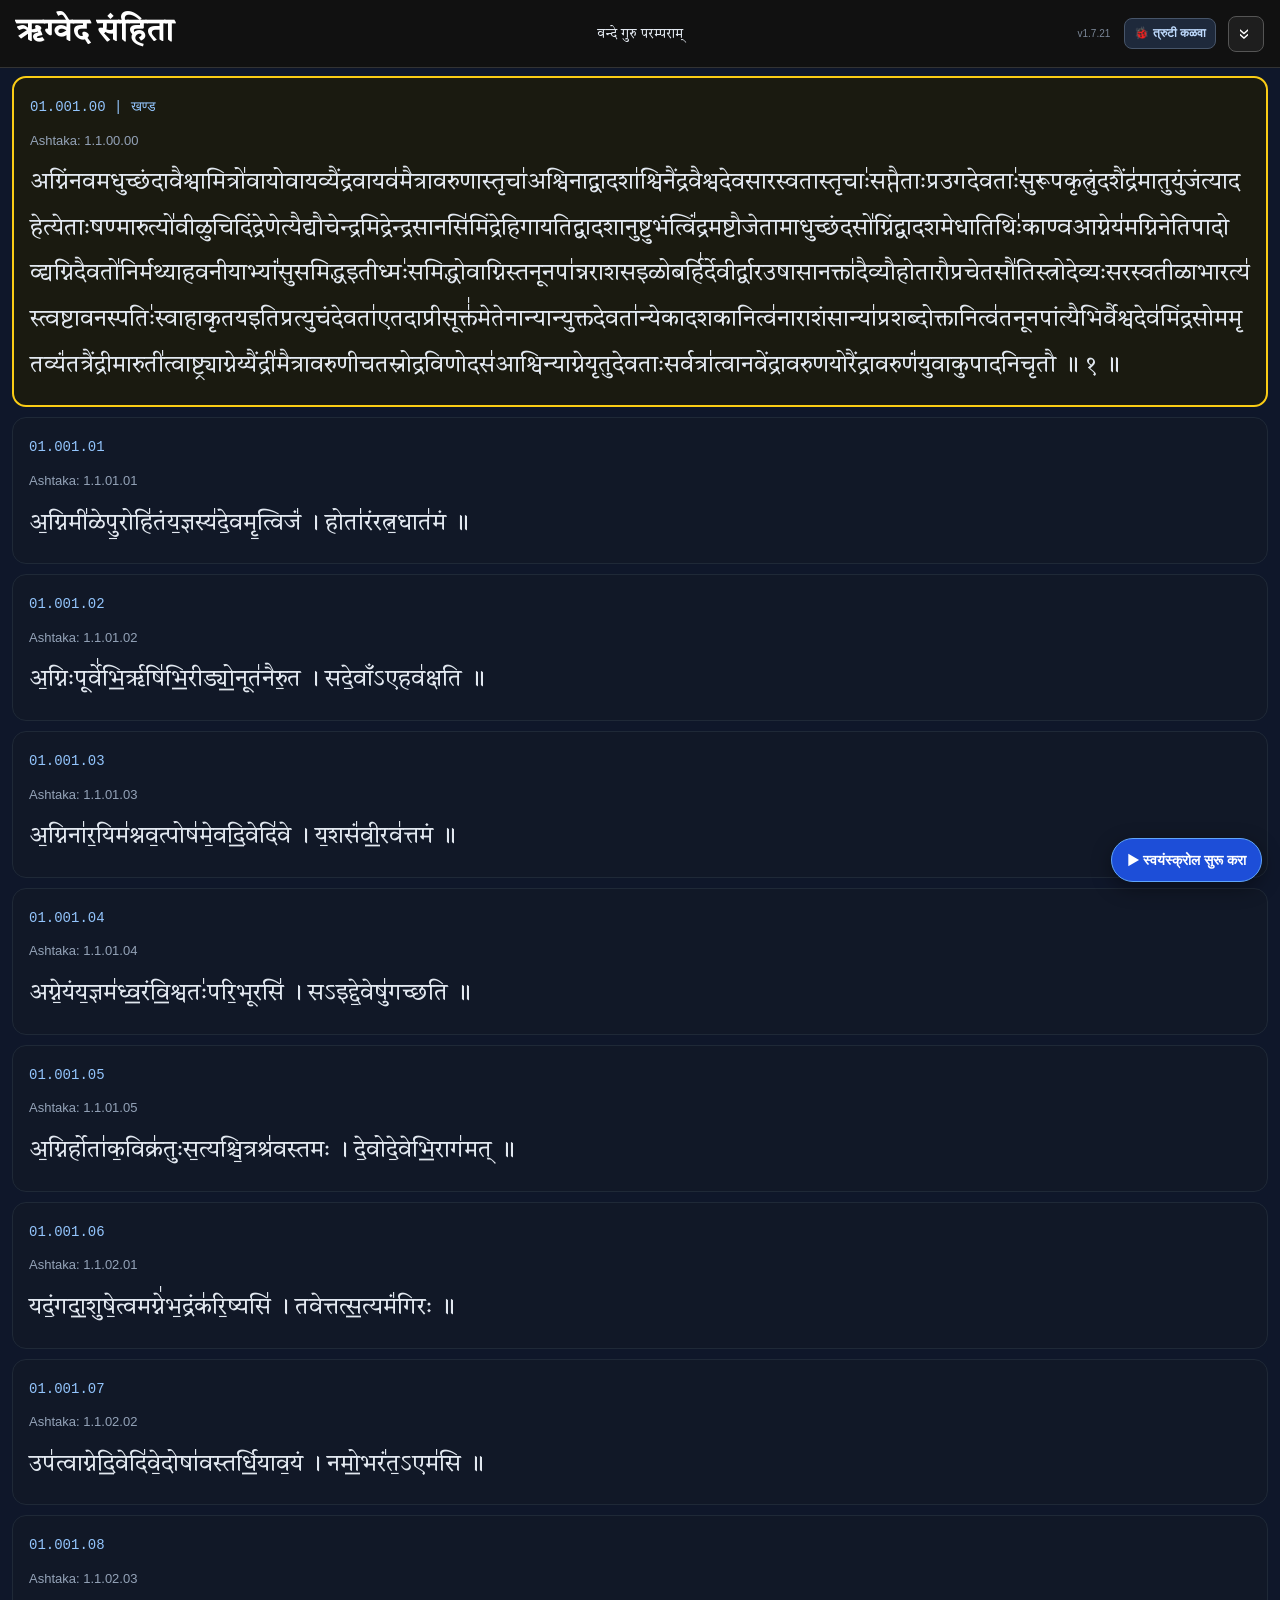
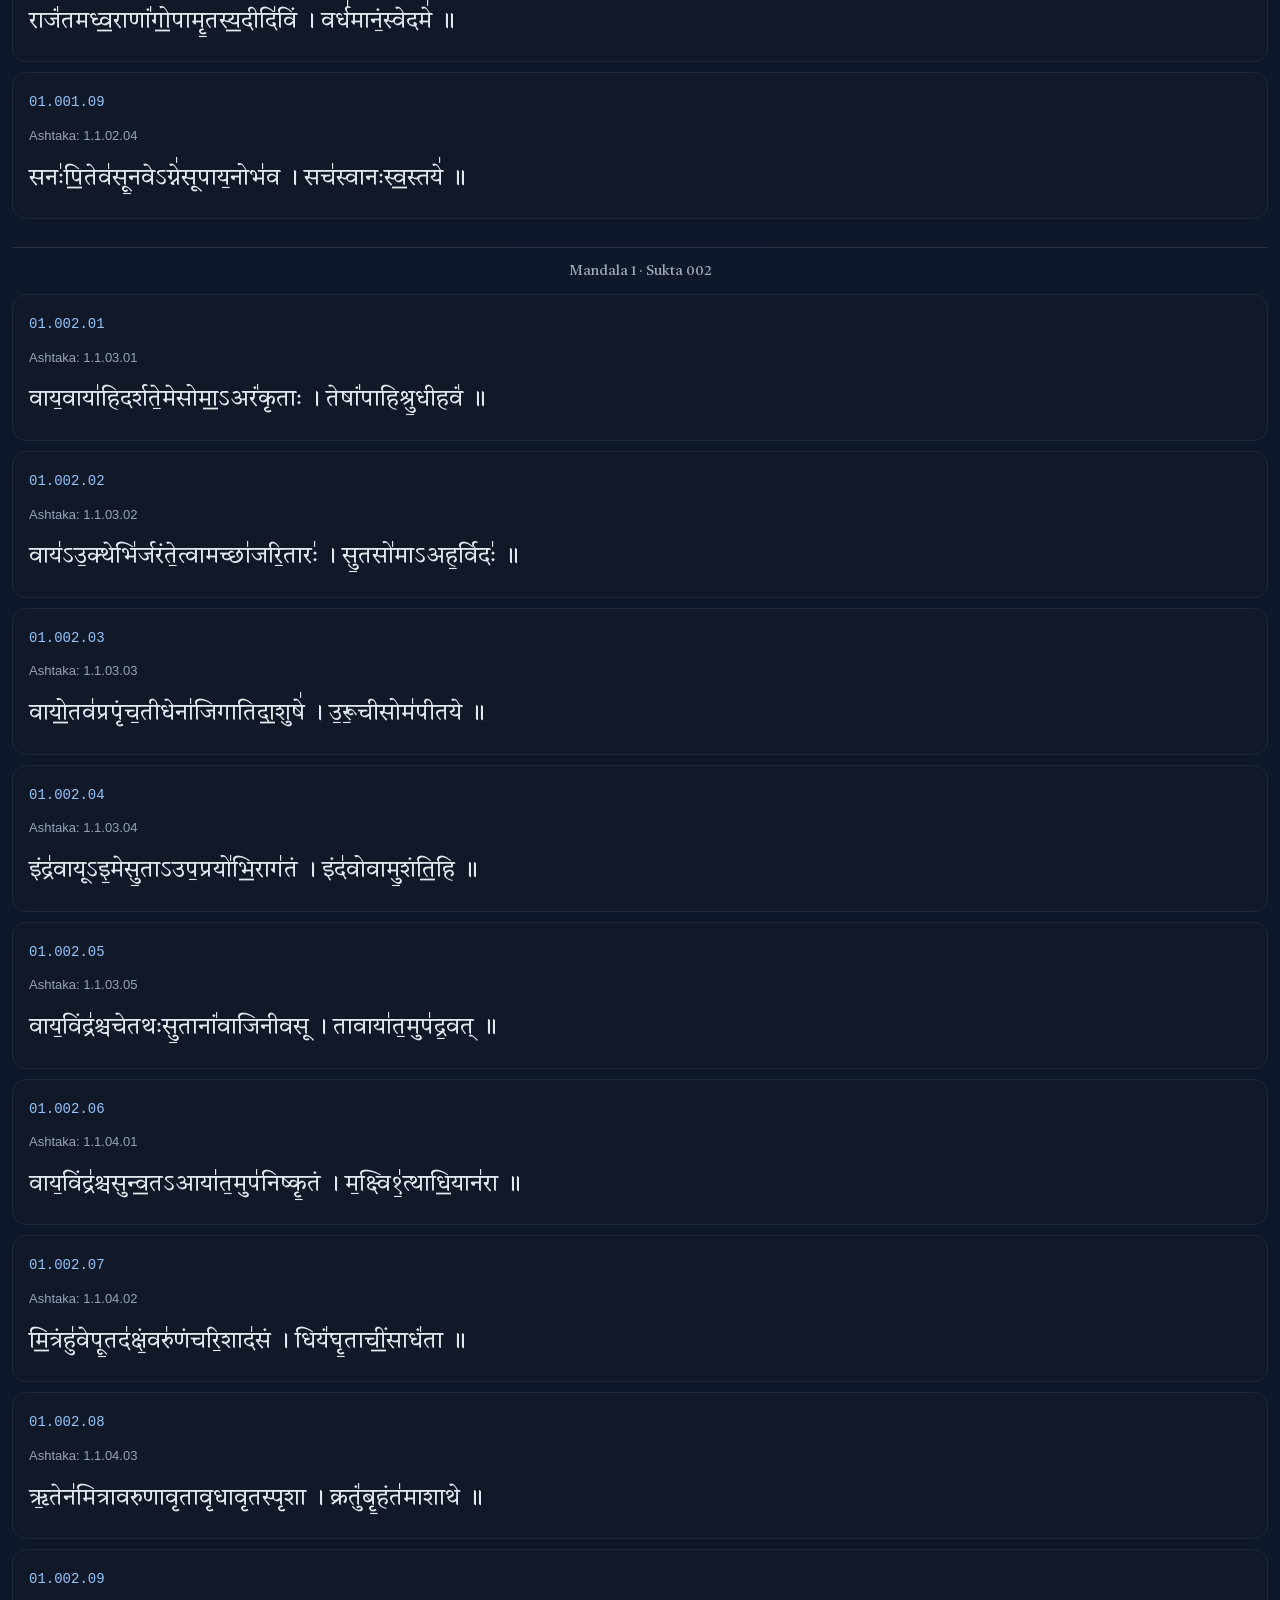
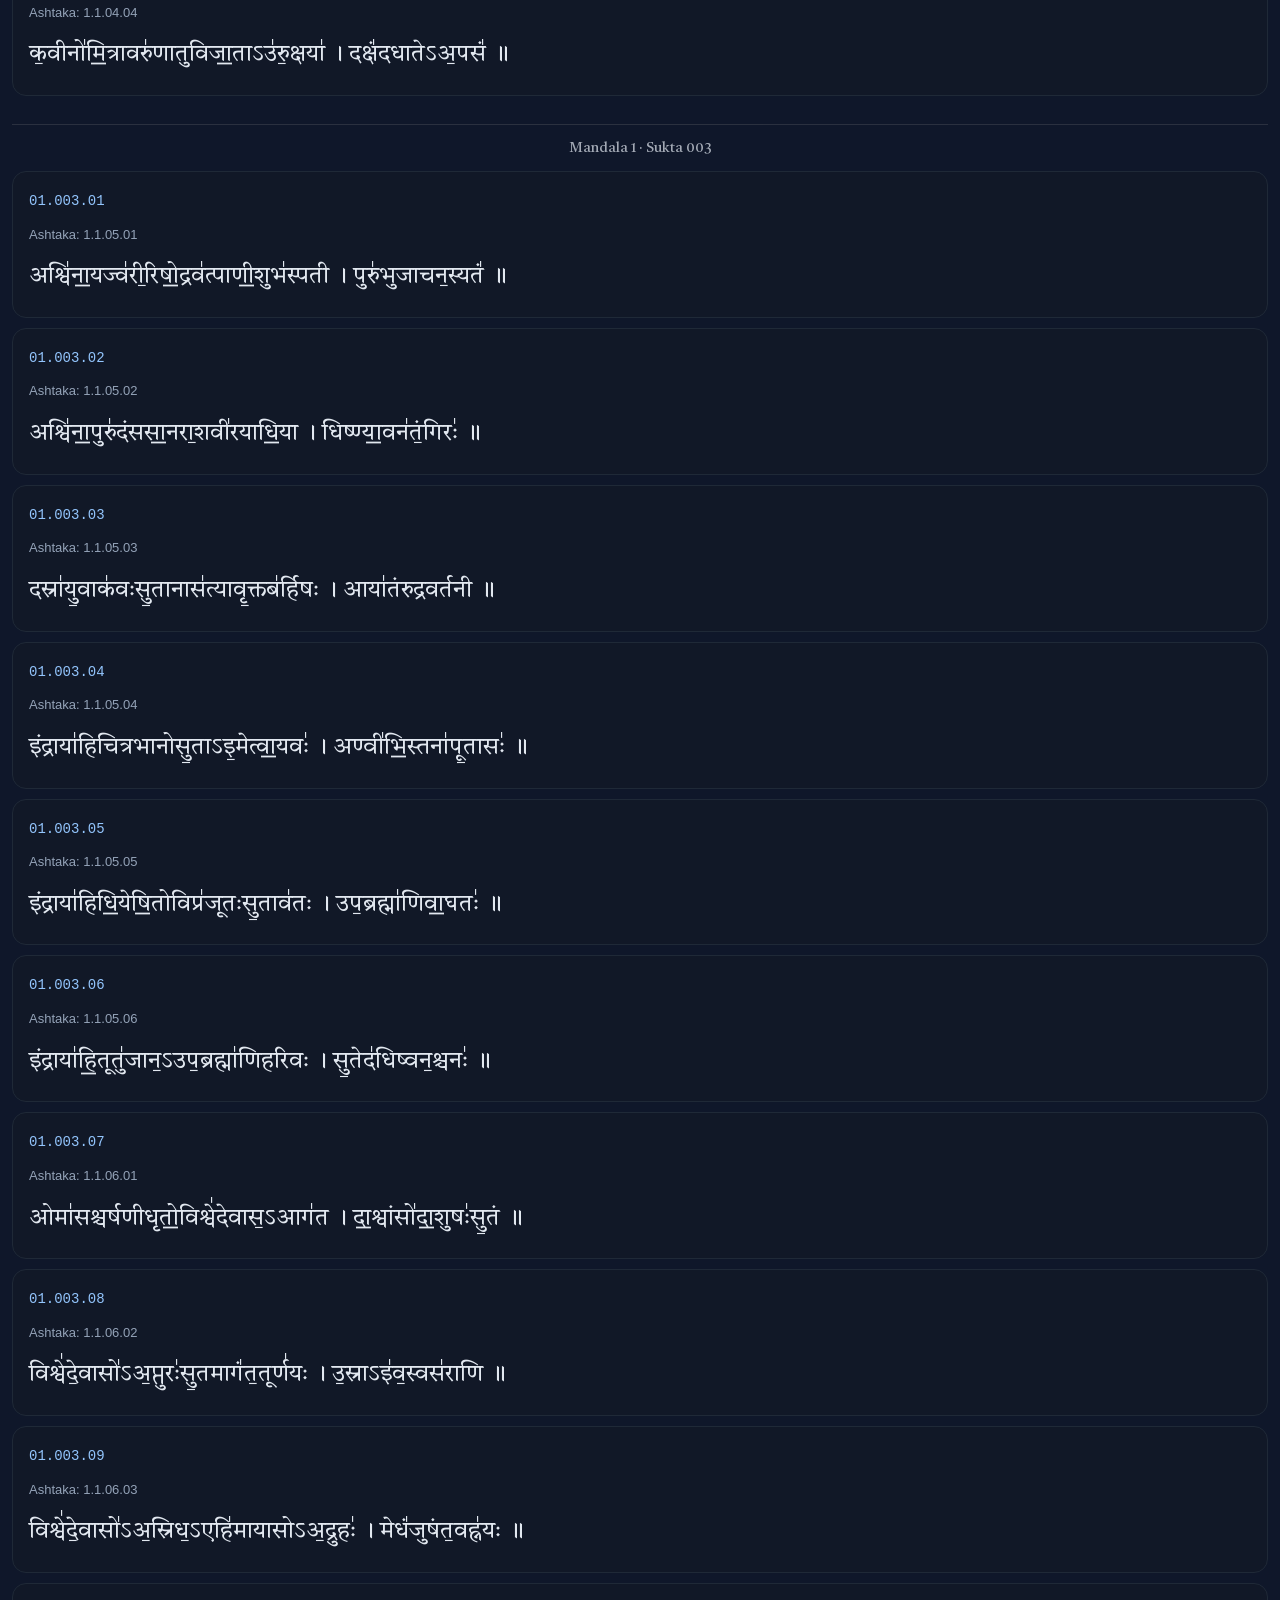
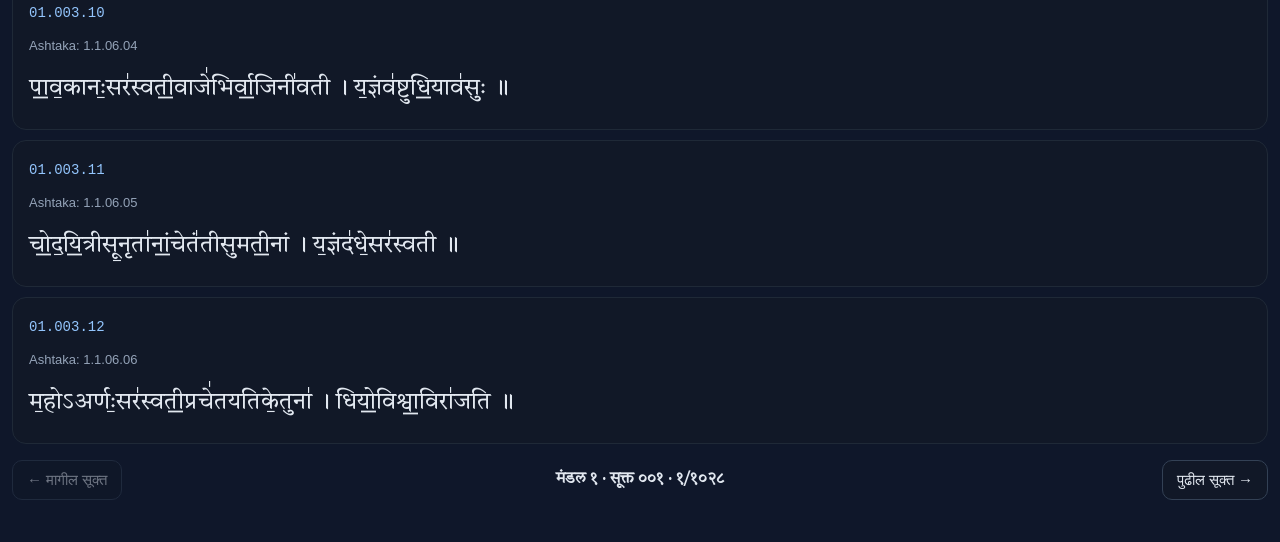
==== commit 869362a4: "Disable production service worker on PR previews" ====
--- a/index.html
+++ b/index.html
@@ -259,7 +259,10 @@
     }
   })();
 
-  if ('serviceWorker' in navigator) {
+  // PR previews are hosted below /pr-preview/pr-N/. Do not register the production
+  // service worker there: its configured scope belongs to the production app root.
+  const isPullRequestPreview = window.location.pathname.includes('/pr-preview/');
+  if ('serviceWorker' in navigator && !isPullRequestPreview) {
     window.addEventListener('load', async () => {
       try {
         const reg = await navigator.serviceWorker.register('./sw.js', {
--- a/style.css
+++ b/style.css
@@ -416,8 +416,10 @@
 }
 
 .topbar-content {
-  max-height: 500px;
-  overflow: hidden;
+  /* The expanded controls now include search, navigation, language/script
+     selectors and attribution. A 500px cap clipped the lower controls. */
+  max-height: 1600px;
+  overflow: visible;
   opacity: 1;
   transition: max-height 0.3s ease, opacity 0.25s ease, margin-top 0.25s ease;
   margin-top: 12px;
@@ -425,6 +427,7 @@
 
 .topbar.collapsed .topbar-content {
   max-height: 0;
+  overflow: hidden;
   opacity: 0;
   margin-top: 0;
 }
@@ -1293,3 +1296,173 @@
     overflow-wrap: anywhere;
   }
 }
+
+
+/* Organised navigation controls: keep the mode, number fields and Go action
+   together, while the pada-patha toggle remains a separate control. */
+.options-toolbar {
+  display: grid;
+  grid-template-columns: auto minmax(0, 1fr);
+  align-items: center;
+  gap: 12px;
+}
+
+.jump-controls {
+  display: grid;
+  grid-template-columns: minmax(190px, 1.45fr) repeat(3, minmax(76px, 0.65fr)) auto;
+  align-items: end;
+  gap: 8px;
+  min-width: 0;
+}
+
+.jump-controls > * {
+  min-width: 0;
+}
+
+.jump-controls .input-list-wrapper {
+  display: flex;
+  flex-direction: column;
+  gap: 4px;
+  min-width: 0;
+}
+
+.jump-controls .input-list-wrapper label {
+  min-height: 1.2em;
+  color: #94a3b8;
+  font-size: 12px;
+  line-height: 1.2;
+}
+
+.jump-controls input,
+.jump-controls select,
+.jump-controls button {
+  width: 100%;
+  min-width: 0;
+  min-height: 40px;
+  box-sizing: border-box;
+  margin: 0;
+}
+
+.jump-controls input {
+  text-align: center;
+}
+
+.jump-controls button {
+  width: auto;
+  min-width: 54px;
+}
+
+@media (max-width: 900px) {
+  .options-toolbar {
+    grid-template-columns: 1fr;
+    gap: 10px;
+  }
+
+  #togglePadaBtn {
+    justify-self: start;
+  }
+
+  .jump-controls {
+    grid-template-columns: repeat(4, minmax(0, 1fr));
+  }
+
+  .jump-controls #jumpMode {
+    grid-column: 1 / -1;
+  }
+
+  .jump-controls #jumpGo {
+    width: 100%;
+  }
+}
+
+@media (max-width: 600px) {
+  .options-toolbar {
+    gap: 8px;
+  }
+
+  .jump-controls {
+    grid-template-columns: repeat(2, minmax(0, 1fr));
+    gap: 8px;
+  }
+
+  .jump-controls #jumpMode {
+    grid-column: 1 / -1;
+  }
+
+  .jump-controls .input-list-wrapper {
+    width: 100%;
+  }
+
+  .jump-controls .input-list-wrapper label {
+    min-height: 1.35em;
+    font-size: 11px;
+  }
+
+  .jump-controls input,
+  .jump-controls select,
+  .jump-controls button {
+    min-height: 38px;
+    padding: 7px 9px;
+    font-size: 12px;
+  }
+
+  .jump-controls #jumpGo {
+    align-self: end;
+  }
+}
+
+
+/* Balance the separate Pada Patha toggle and Go action on narrow screens. */
+@media (max-width: 600px) {
+  /* Explicit placement prevents Go from being auto-flowed below the
+     navigation grid when the Varga wrapper becomes visible. */
+  .jump-controls {
+    grid-template-columns: repeat(2, minmax(0, 1fr));
+    grid-template-areas:
+      "mode mode"
+      "ashtaka adhyaya"
+      "varga go";
+    align-items: stretch;
+  }
+
+  .jump-controls #jumpMode { grid-area: mode; }
+  .jump-controls #wrapperJump3 { grid-area: varga; }
+  .jump-controls #jumpGo {
+    grid-area: go;
+    display: block;
+    align-self: end;
+    justify-self: stretch;
+    width: 100%;
+    min-width: 0;
+    min-height: 40px;
+    margin: 0;
+    visibility: visible;
+  }
+
+  .jump-controls #wrapperJump3.hidden {
+    display: none !important;
+  }
+}
+
+@media (max-width: 600px) {
+  #togglePadaBtn {
+    justify-self: start;
+    width: fit-content;
+    max-width: 100%;
+    min-height: 36px;
+    padding: 7px 12px;
+    font-size: 12px;
+    line-height: 1.25;
+    white-space: nowrap;
+  }
+
+  .jump-controls #jumpGo {
+    grid-column: auto;
+    justify-self: stretch;
+    width: 100%;
+    min-height: 40px;
+    padding: 8px 12px;
+    font-size: 13px;
+    white-space: nowrap;
+  }
+}
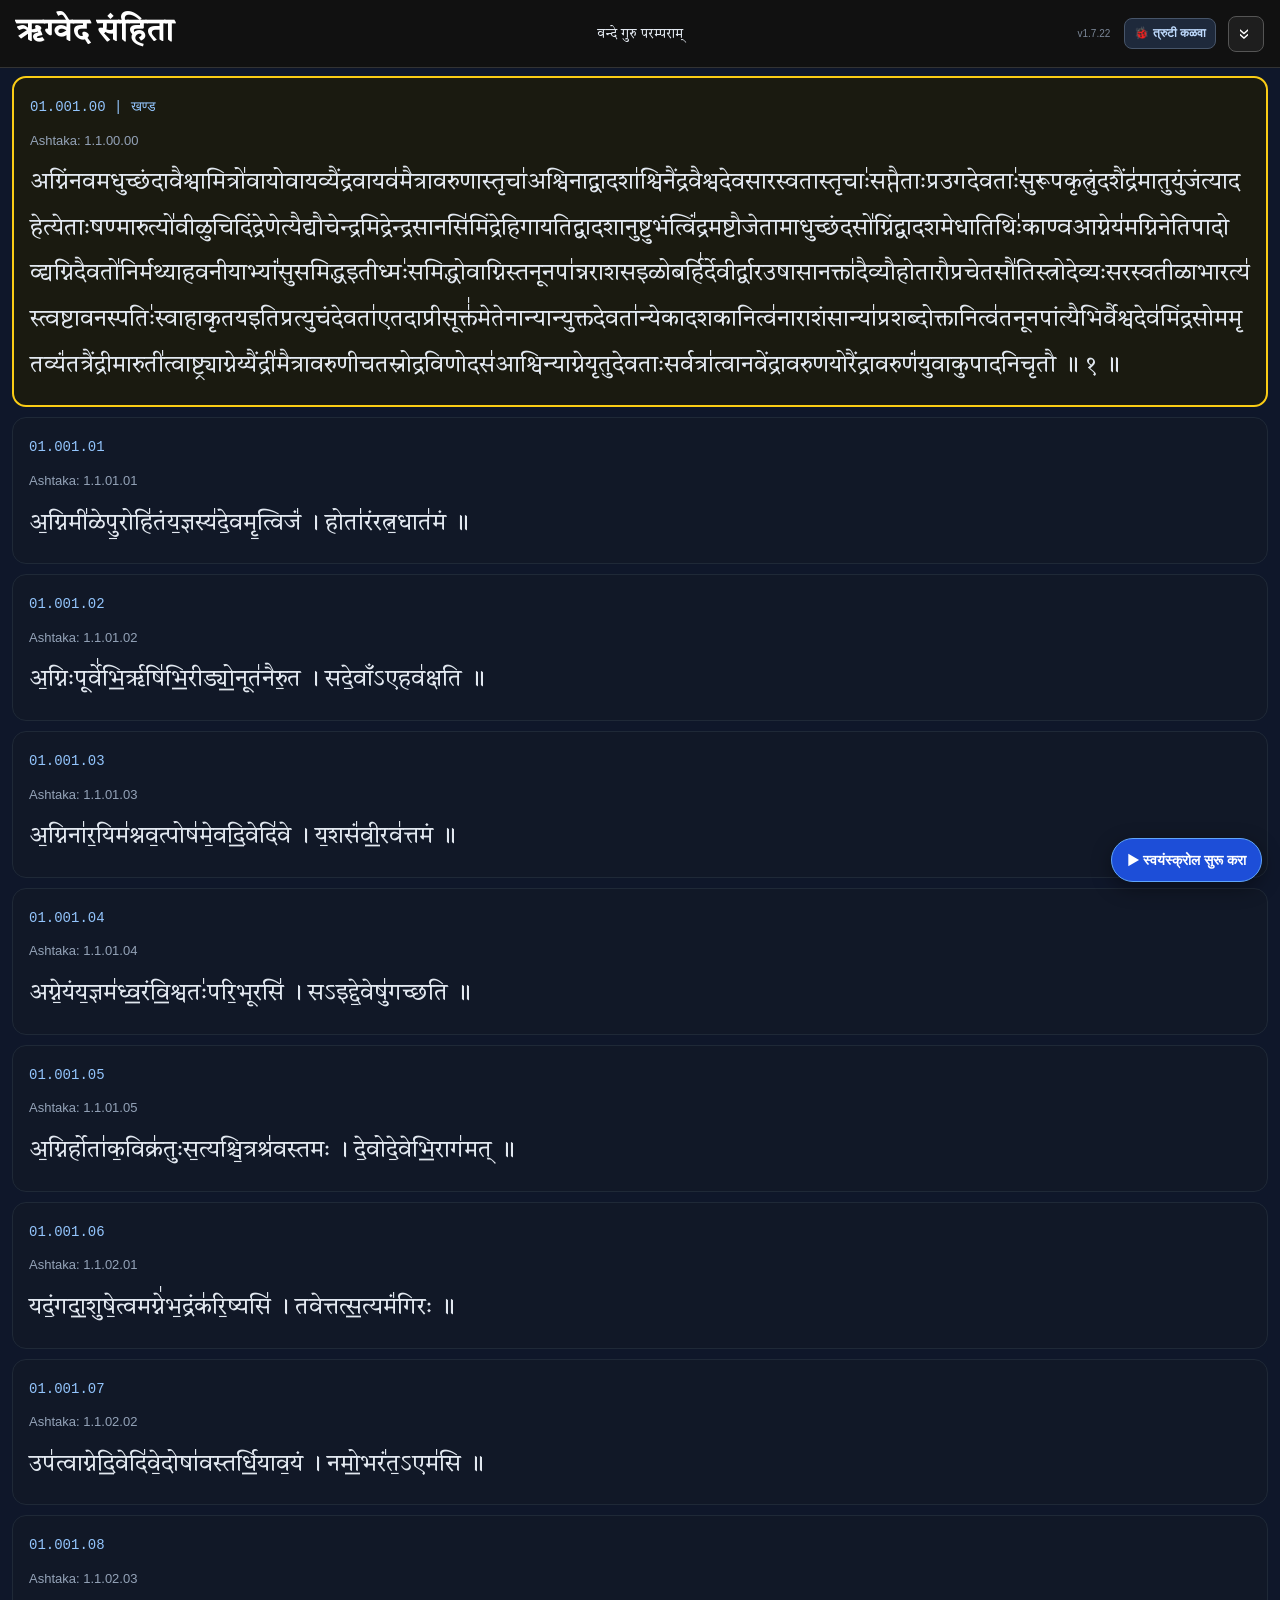
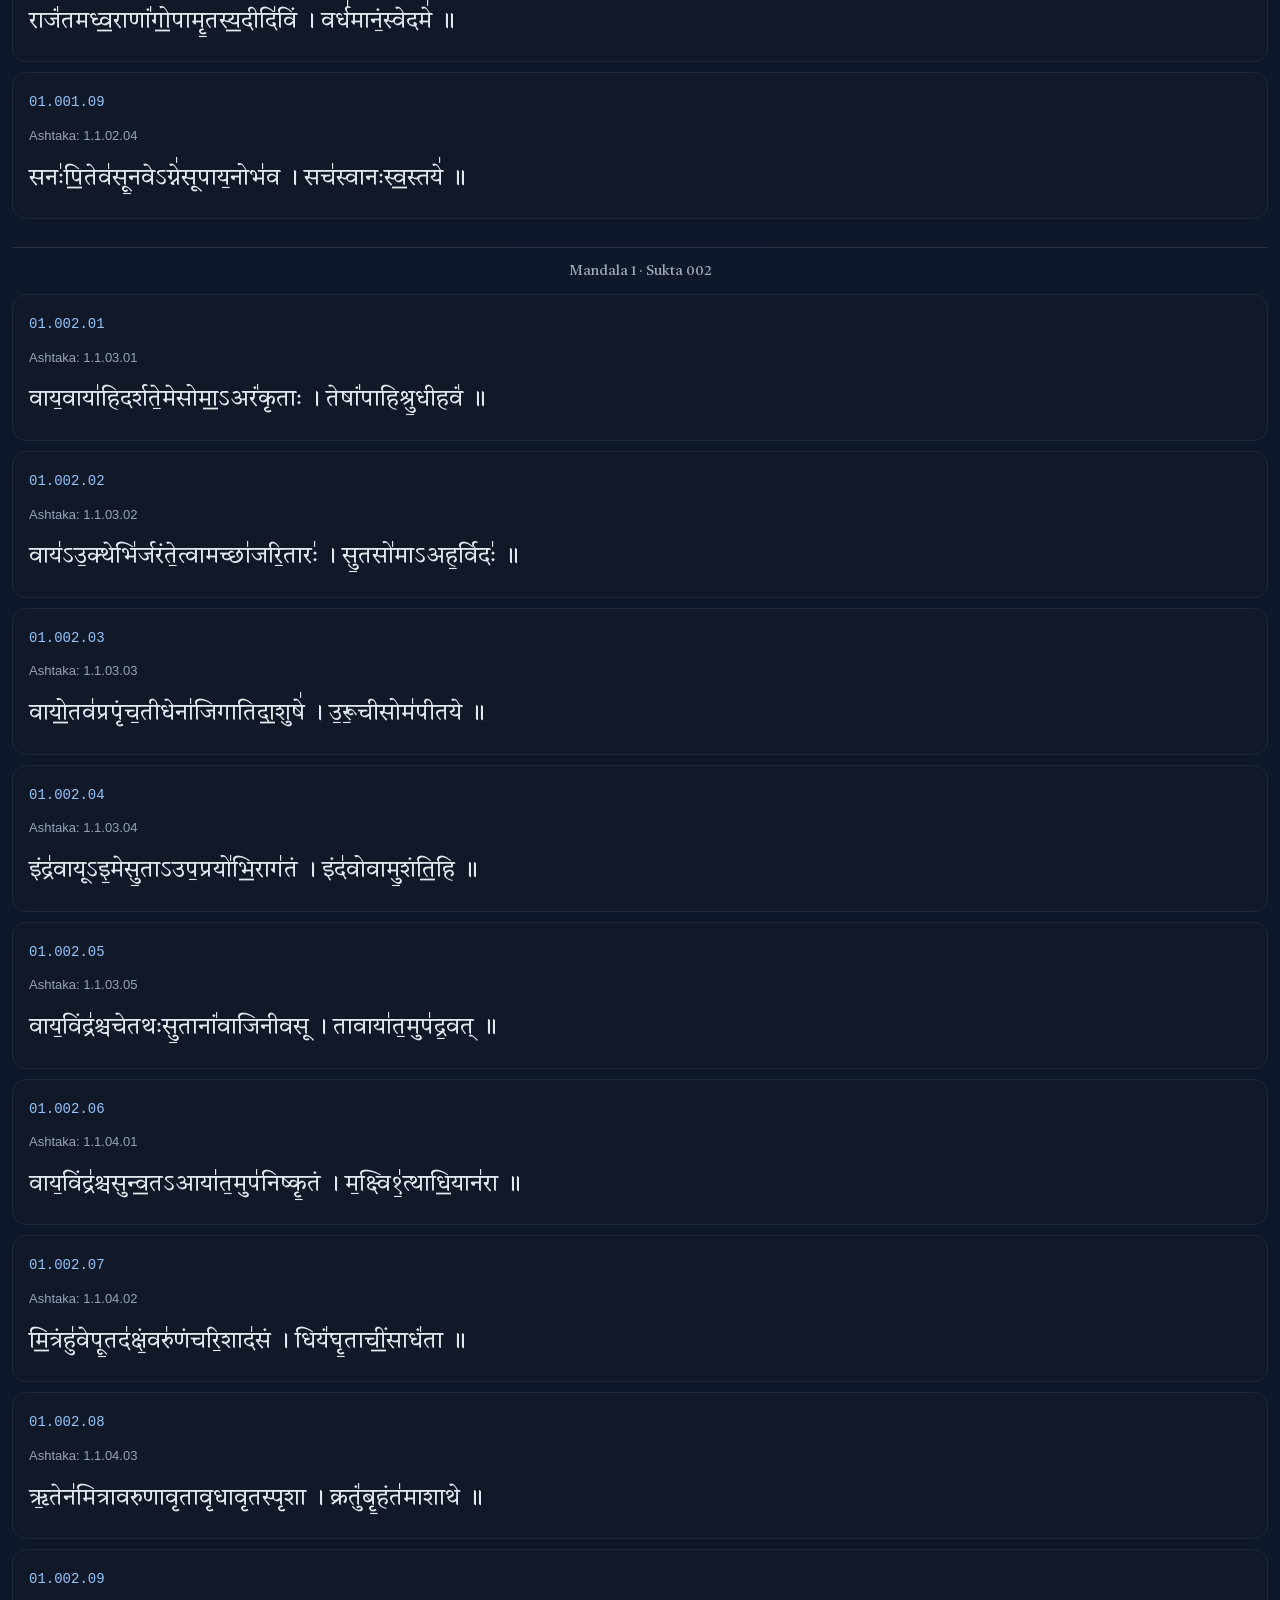
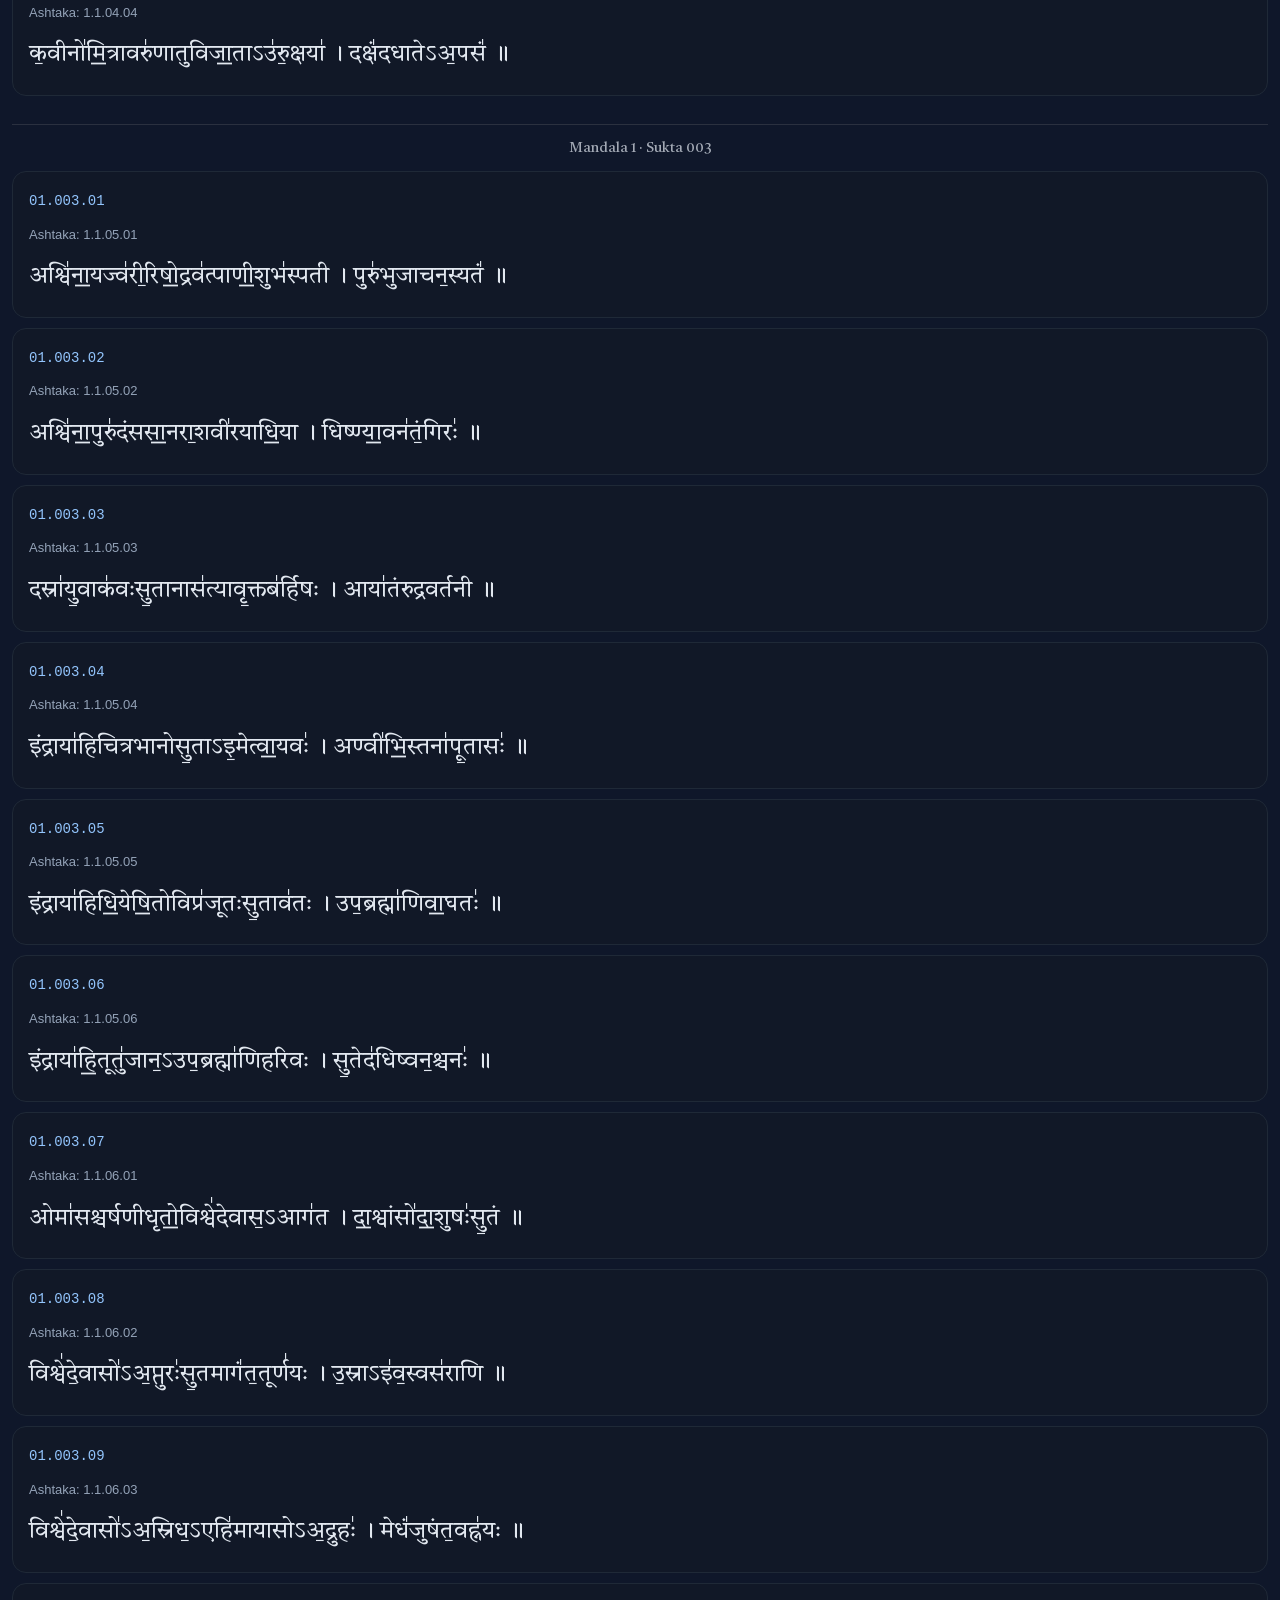
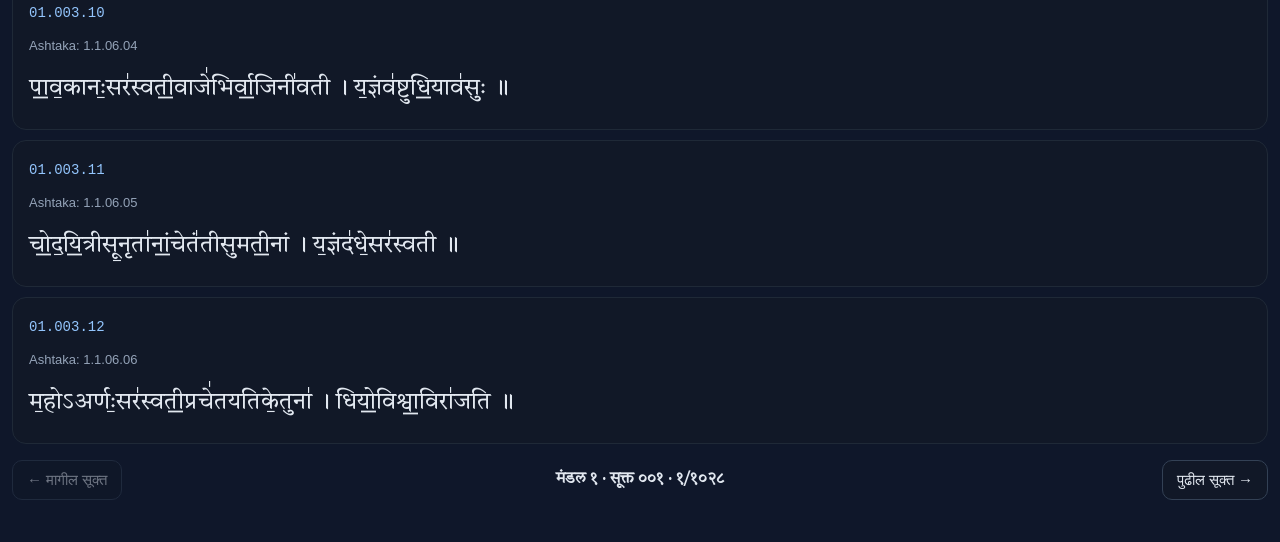
==== commit f7b68d8d: "Use icon-only navigation toggle" ====
--- a/index.html
+++ b/index.html
@@ -70,6 +70,11 @@
 <div class="options-toolbar">
   <button id="togglePadaBtn" type="button">पदपाठ: बंद</button>
 
+  <div class="jump-navigation-section">
+    <button id="navigationToggle" class="navigation-toggle" type="button" aria-label="Show text location options" aria-expanded="false" aria-controls="jumpNavigationPanel">
+      <span class="navigation-toggle-chevron" aria-hidden="true">⌄</span>
+    </button>
+    <div id="jumpNavigationPanel" class="jump-navigation-panel hidden">
   <div class="jump-controls" role="group" aria-label="Mantra navigation">
     <select id="jumpMode" aria-label="Navigation mode">
       <option value="rik">मण्डल/सुक्त</option>
@@ -95,6 +100,8 @@
     </div>
 
     <button id="jumpGo" type="button">जा</button>
+  </div>
+    </div>
   </div>
 </div>
   <div class="script-selector">
--- a/style.css
+++ b/style.css
@@ -1466,3 +1466,59 @@
     white-space: nowrap;
   }
 }
+
+
+/* Two-level reader header: search stays in level 1; text navigation is
+   revealed only when requested and keeps the existing mutually exclusive
+   Mandala / Ashtaka mode selector and its current navigation logic. */
+.jump-navigation-section {
+  display: flex;
+  flex-direction: column;
+  gap: 8px;
+  min-width: 0;
+}
+.navigation-toggle {
+  display: inline-flex;
+  align-items: center;
+  justify-content: space-between;
+  gap: 12px;
+  width: fit-content;
+  max-width: 100%;
+  min-height: 38px;
+  padding: 8px 12px;
+  border: 1px solid #475569;
+  border-radius: 9px;
+  background: #172033;
+  color: #e2e8f0;
+  font: 600 13px/1.3 sans-serif;
+  cursor: pointer;
+}
+.navigation-toggle:hover,
+.navigation-toggle[aria-expanded="true"] {
+  background: #1e293b;
+  border-color: #64748b;
+}
+.navigation-toggle-chevron {
+  display: inline-block;
+  font-size: 17px;
+  line-height: 1;
+  transition: transform 0.2s ease;
+}
+.navigation-toggle[aria-expanded="true"] .navigation-toggle-chevron {
+  transform: rotate(180deg);
+}
+.jump-navigation-panel {
+  min-width: 0;
+  padding: 10px;
+  border: 1px solid #334155;
+  border-radius: 10px;
+  background: #0b1220;
+}
+.jump-navigation-panel .jump-controls {
+  width: 100%;
+}
+@media (max-width: 600px) {
+  .jump-navigation-section { width: 100%; }
+  .navigation-toggle { width: 100%; }
+  .jump-navigation-panel { padding: 8px; }
+}
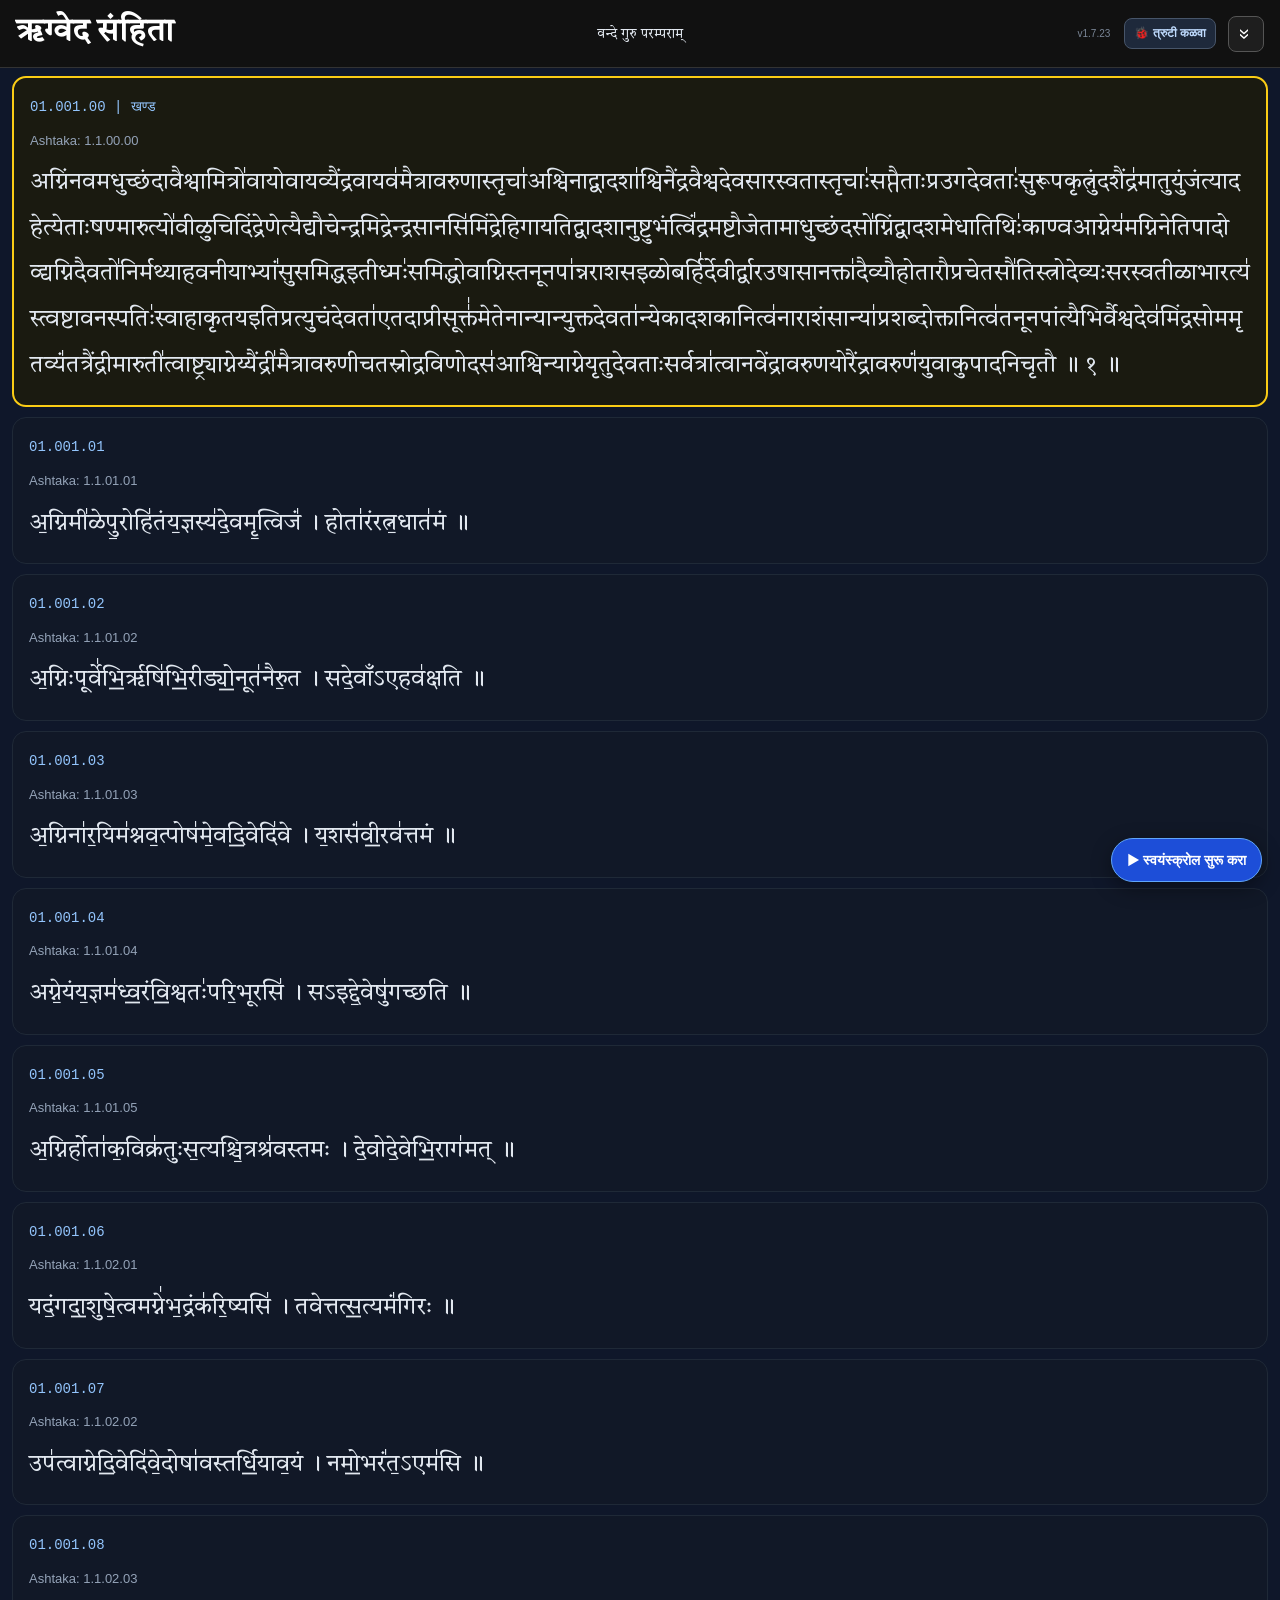
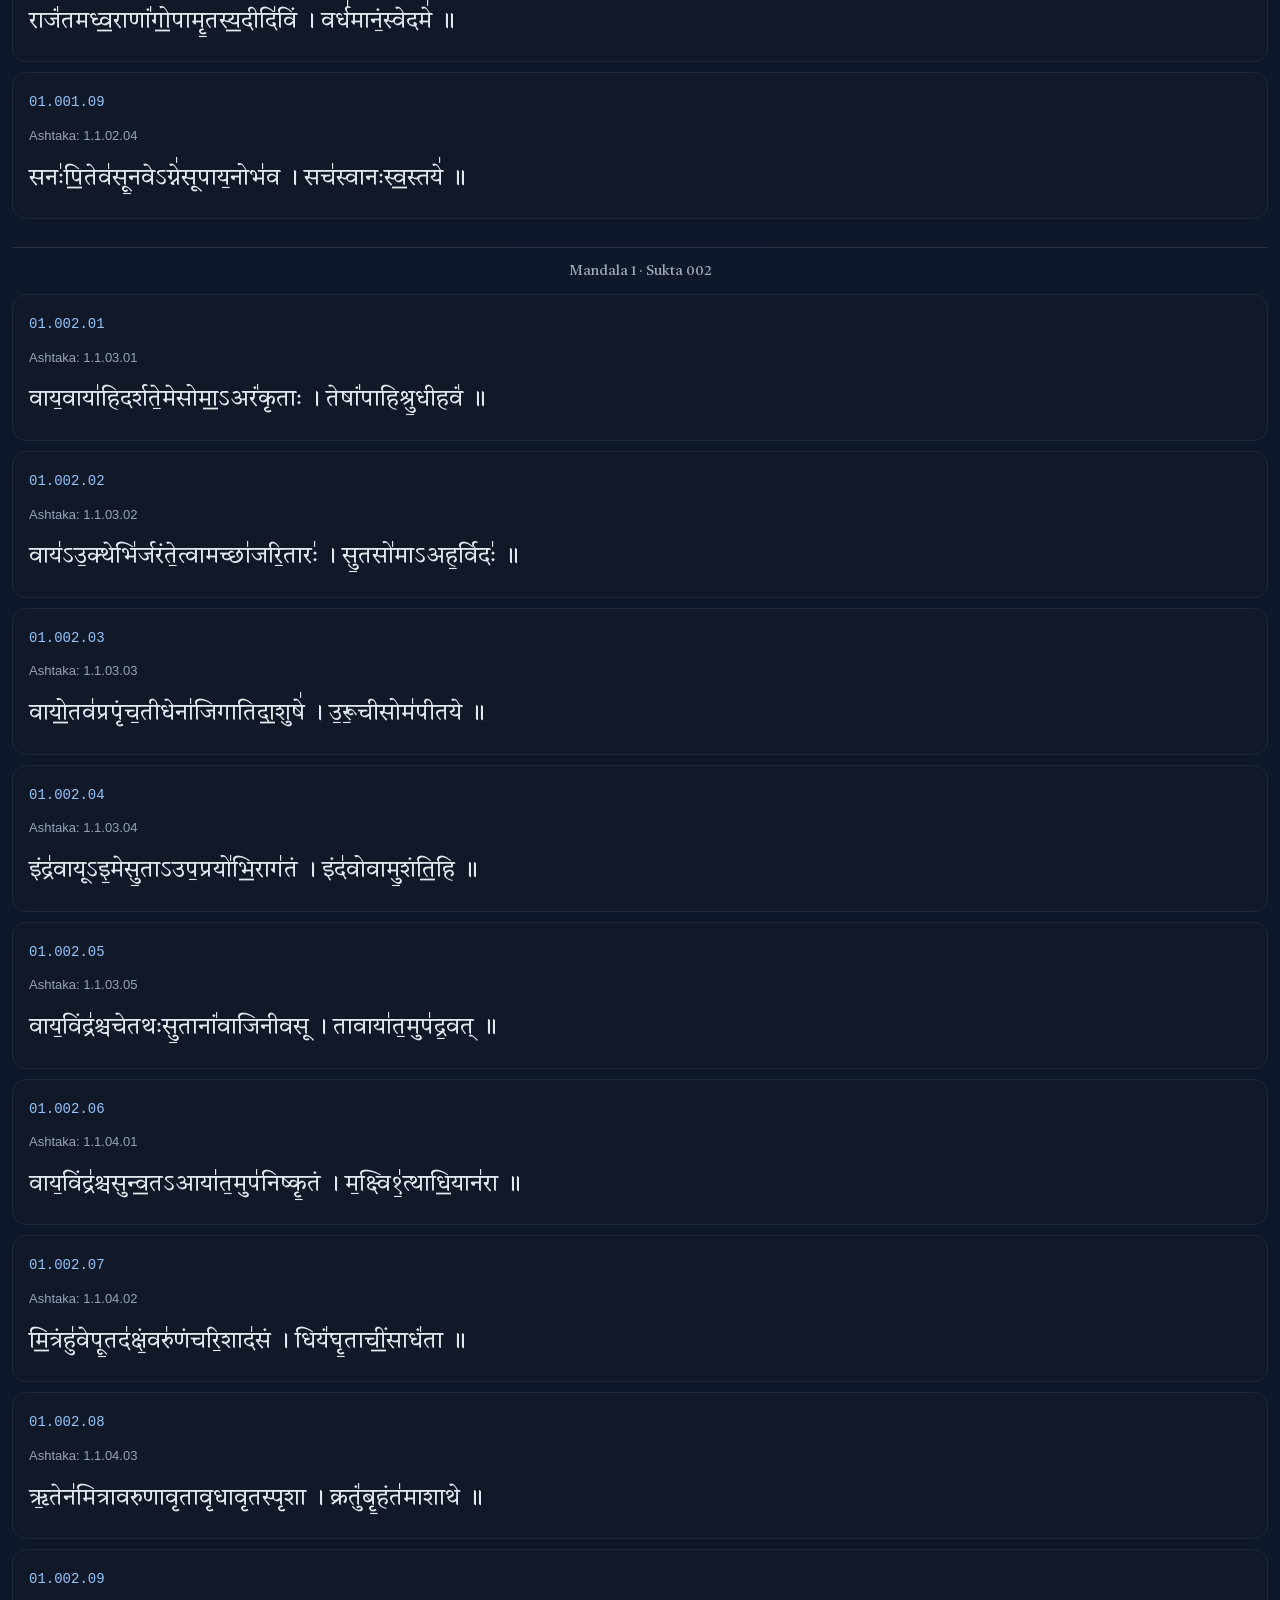
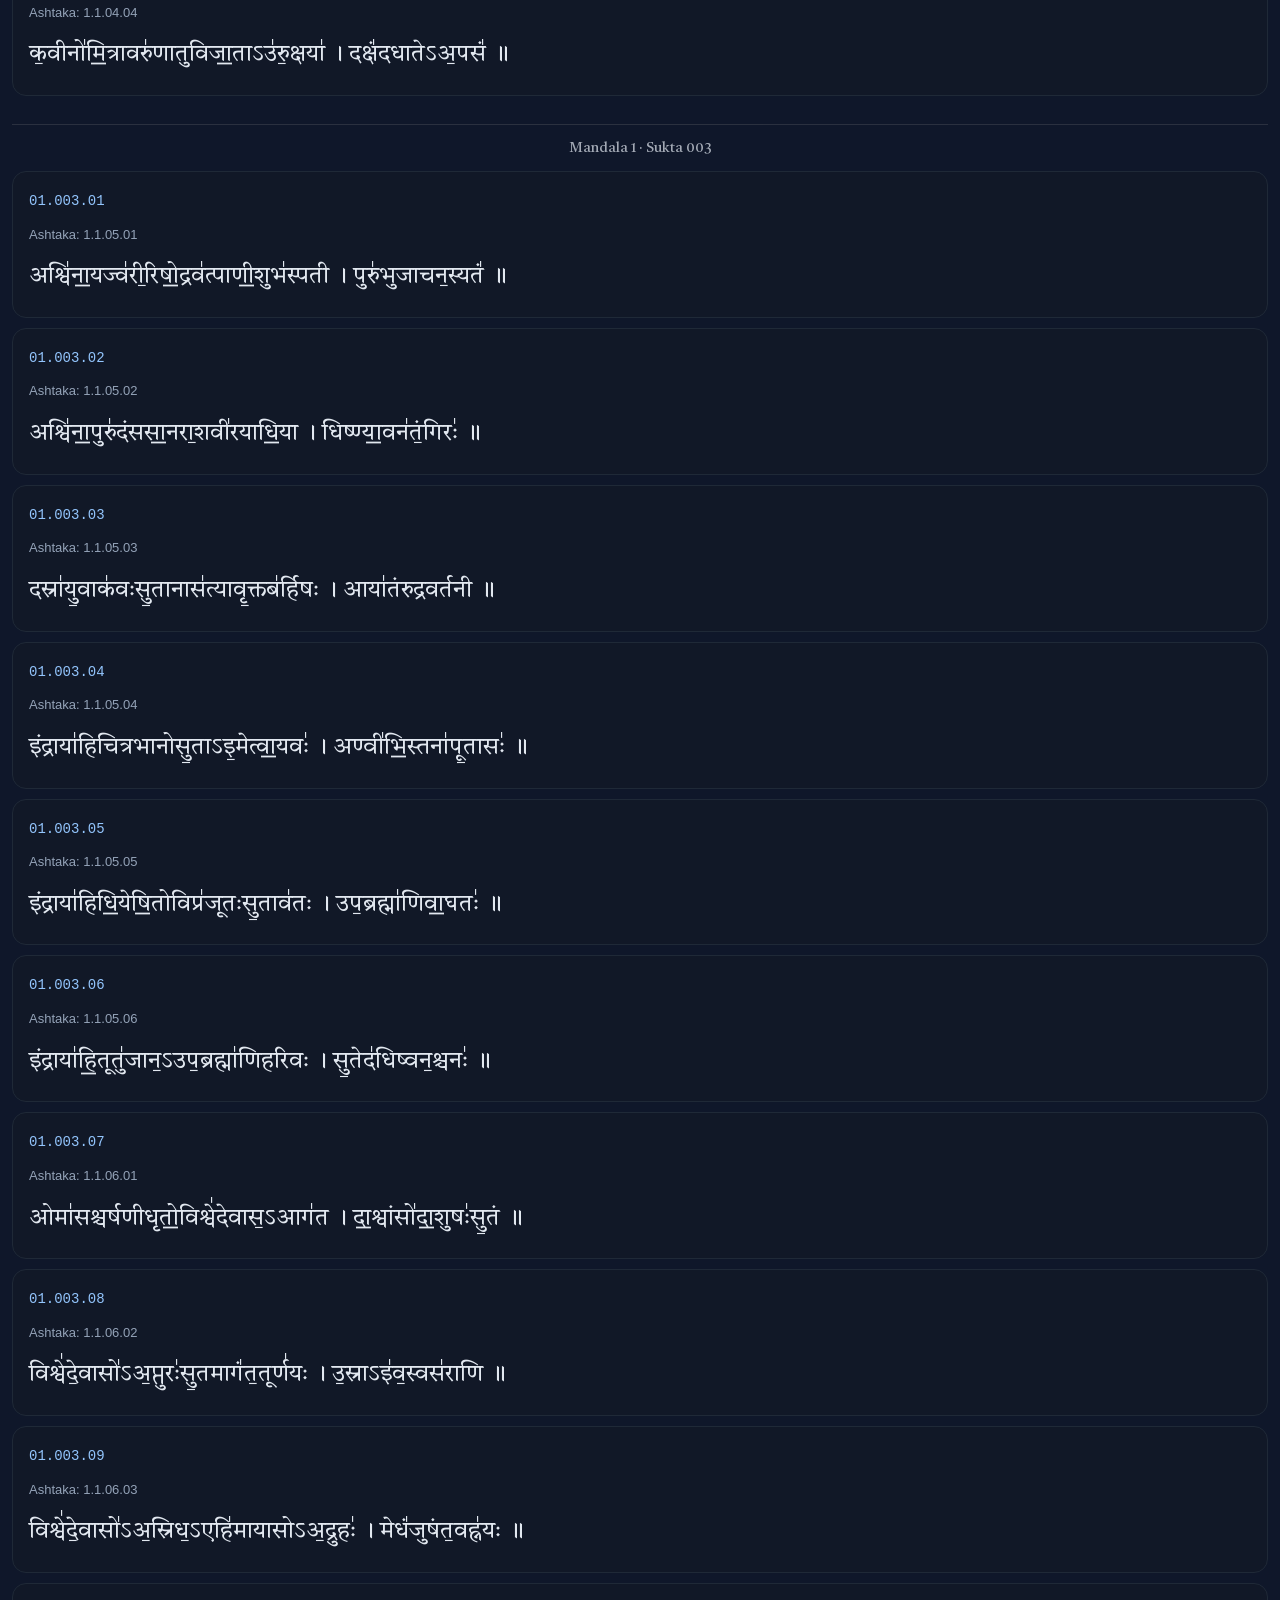
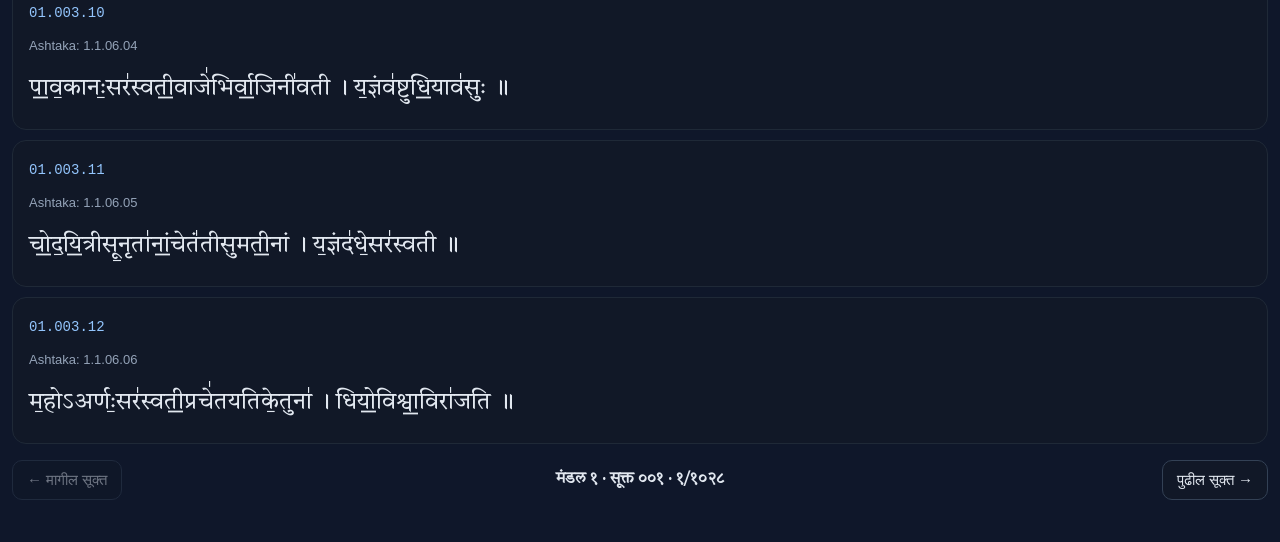
==== commit b70af870: "Add localized Expand label beside chevron" ====
--- a/index.html
+++ b/index.html
@@ -71,7 +71,8 @@
   <button id="togglePadaBtn" type="button">पदपाठ: बंद</button>
 
   <div class="jump-navigation-section">
-    <button id="navigationToggle" class="navigation-toggle" type="button" aria-label="Show text location options" aria-expanded="false" aria-controls="jumpNavigationPanel">
+    <button id="navigationToggle" class="navigation-toggle" type="button" aria-label="Expand" aria-expanded="false" aria-controls="jumpNavigationPanel">
+      <span id="navigationToggleLabel">विस्तार करा</span>
       <span class="navigation-toggle-chevron" aria-hidden="true">⌄</span>
     </button>
     <div id="jumpNavigationPanel" class="jump-navigation-panel hidden">
--- a/style.css
+++ b/style.css
@@ -1474,18 +1474,18 @@
 .jump-navigation-section {
   display: flex;
   flex-direction: column;
+  align-items: flex-start;
   gap: 8px;
   min-width: 0;
 }
 .navigation-toggle {
   display: inline-flex;
   align-items: center;
-  justify-content: space-between;
-  gap: 12px;
-  width: fit-content;
-  max-width: 100%;
-  min-height: 38px;
-  padding: 8px 12px;
+  justify-content: center;
+  width: 40px;
+  height: 38px;
+  min-width: 40px;
+  padding: 6px;
   border: 1px solid #475569;
   border-radius: 9px;
   background: #172033;
@@ -1518,7 +1518,7 @@
   width: 100%;
 }
 @media (max-width: 600px) {
-  .jump-navigation-section { width: 100%; }
-  .navigation-toggle { width: 100%; }
-  .jump-navigation-panel { padding: 8px; }
-}
+  .jump-navigation-section { width: auto; }
+  .navigation-toggle { width: 40px; }
+  .jump-navigation-panel { width: 100%; padding: 8px; }
+}
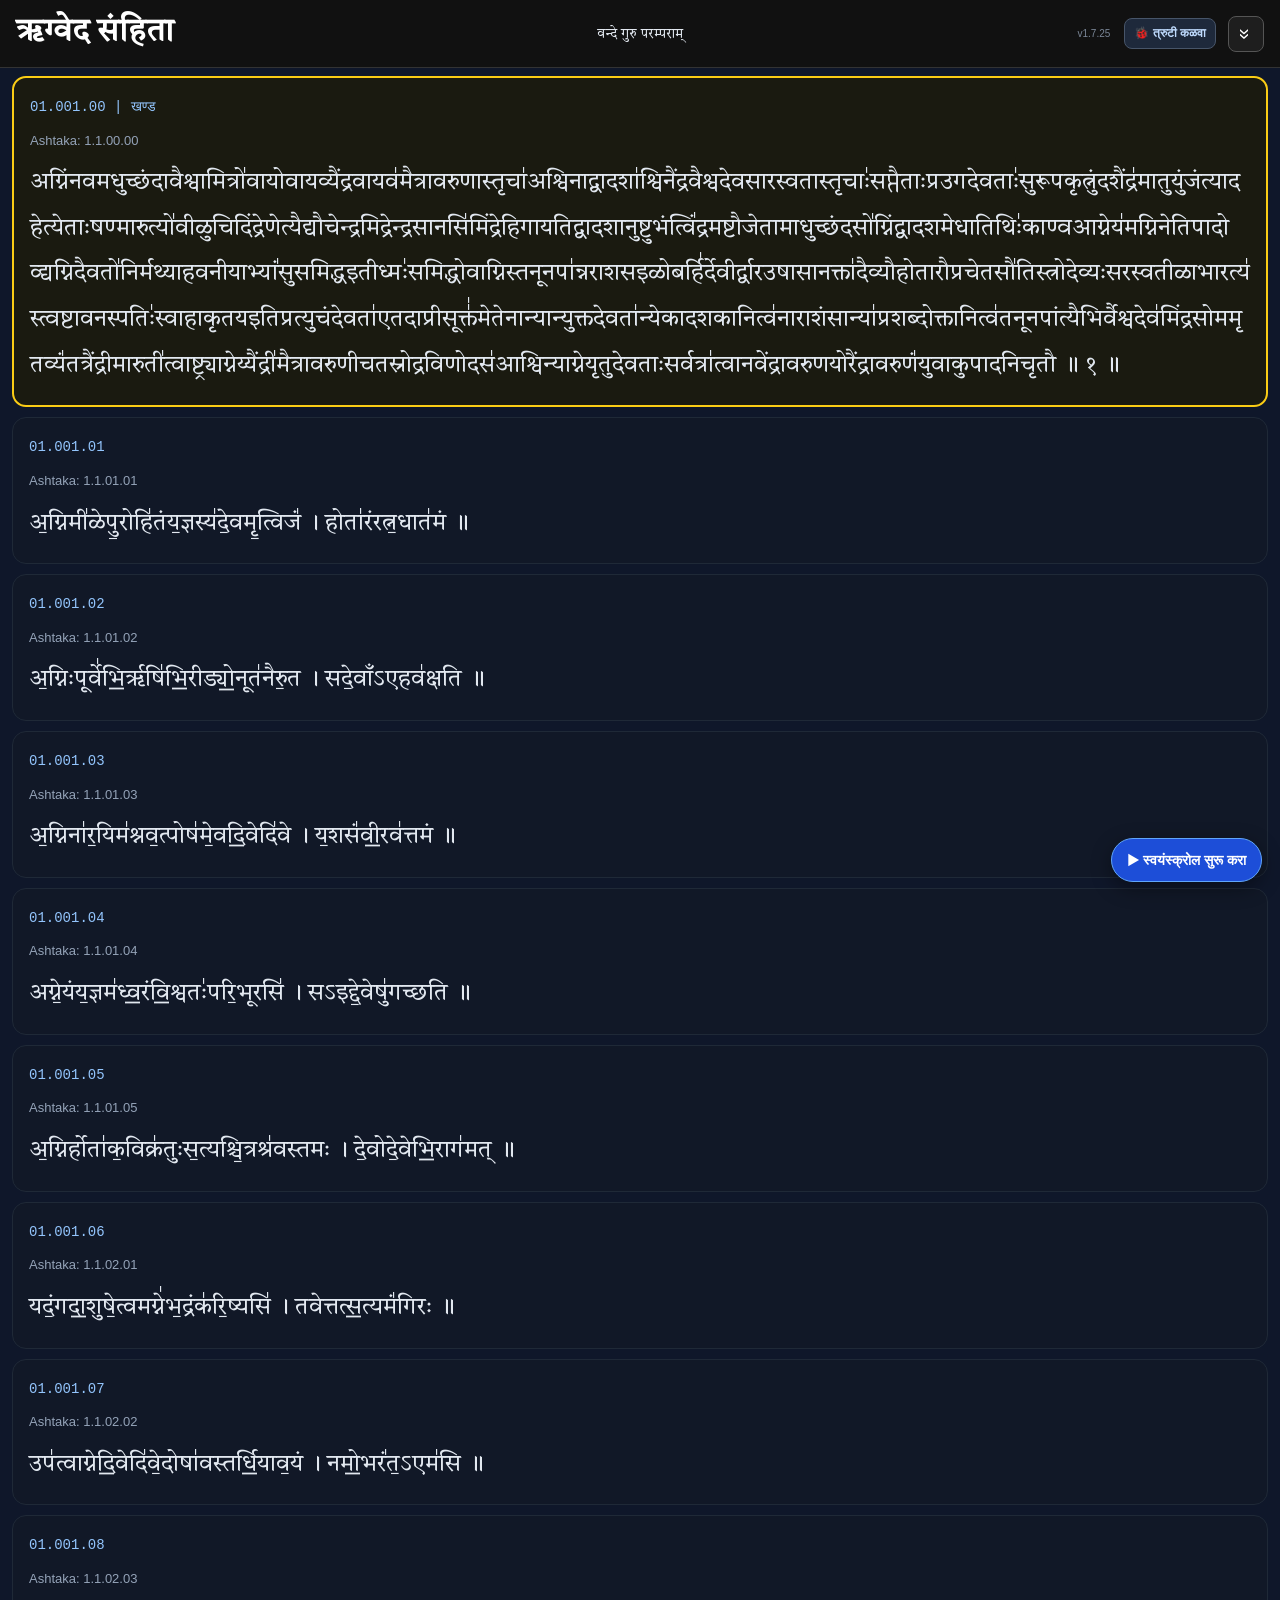
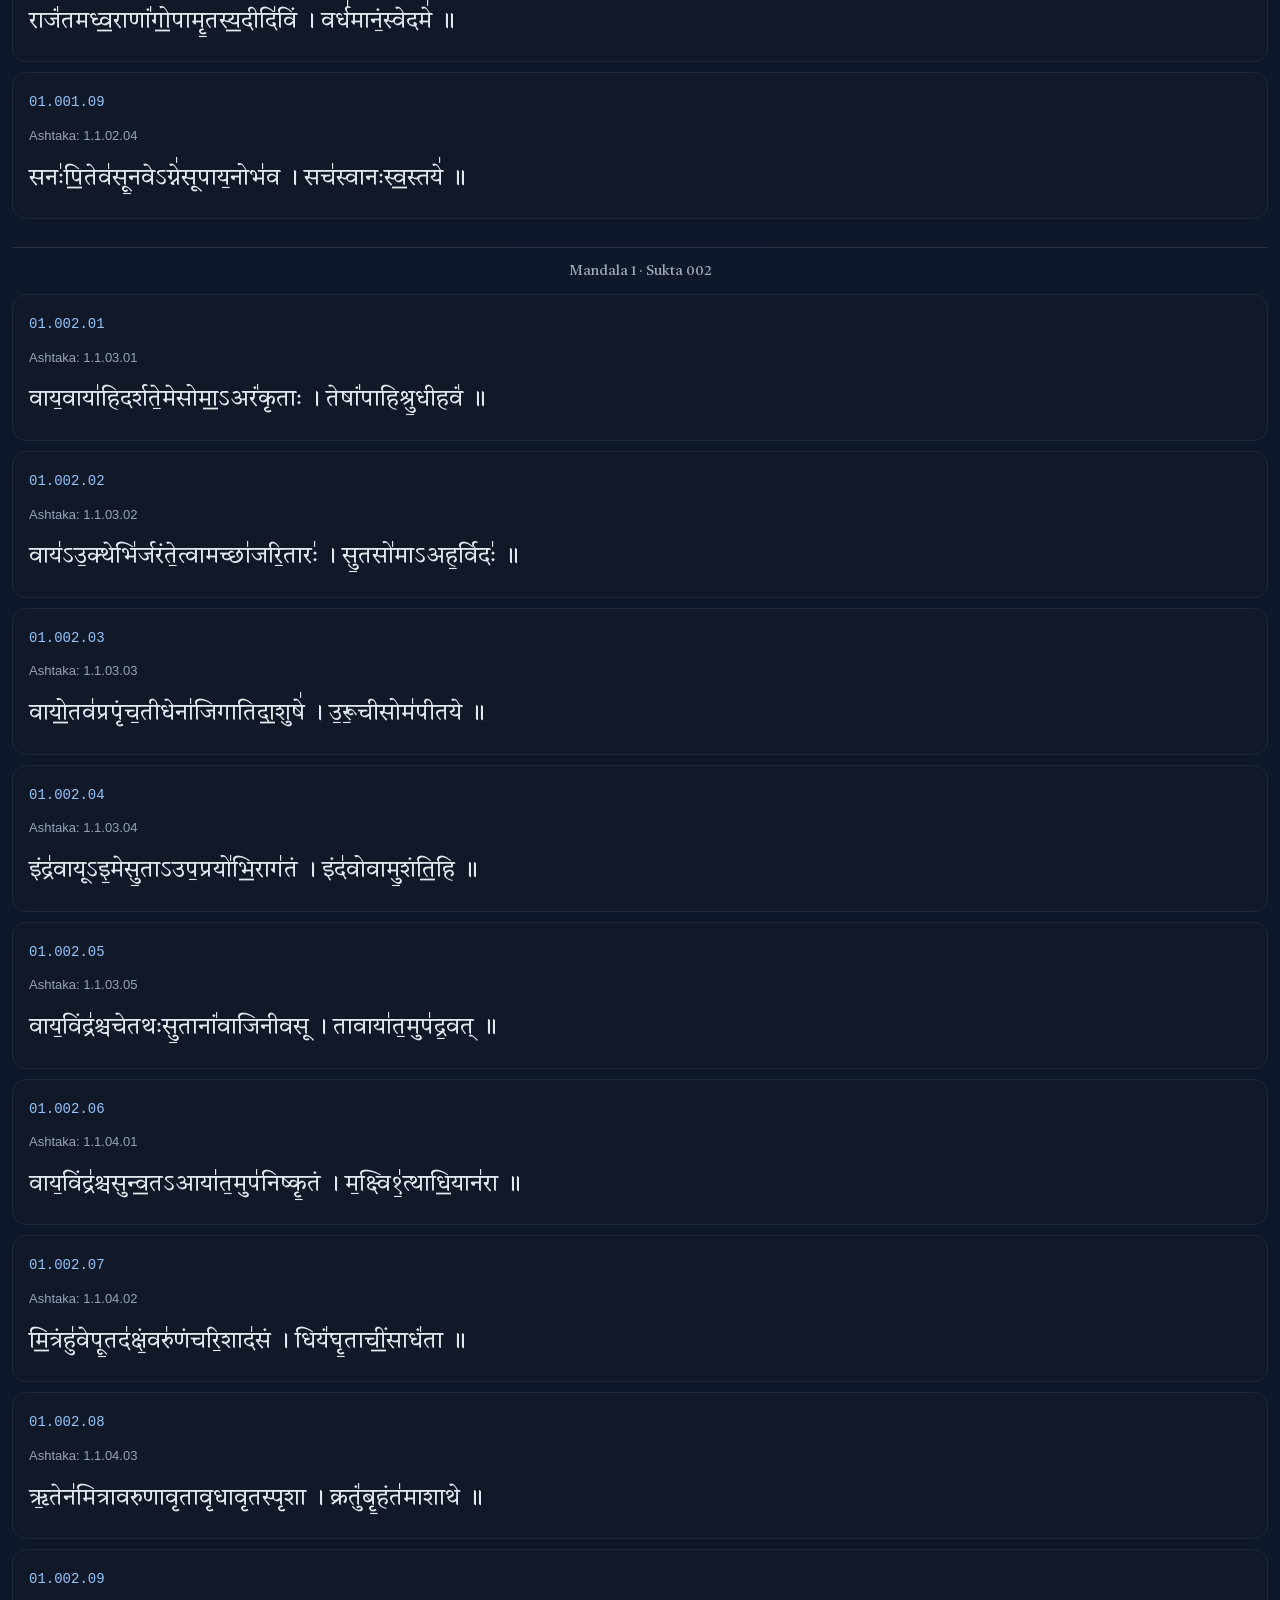
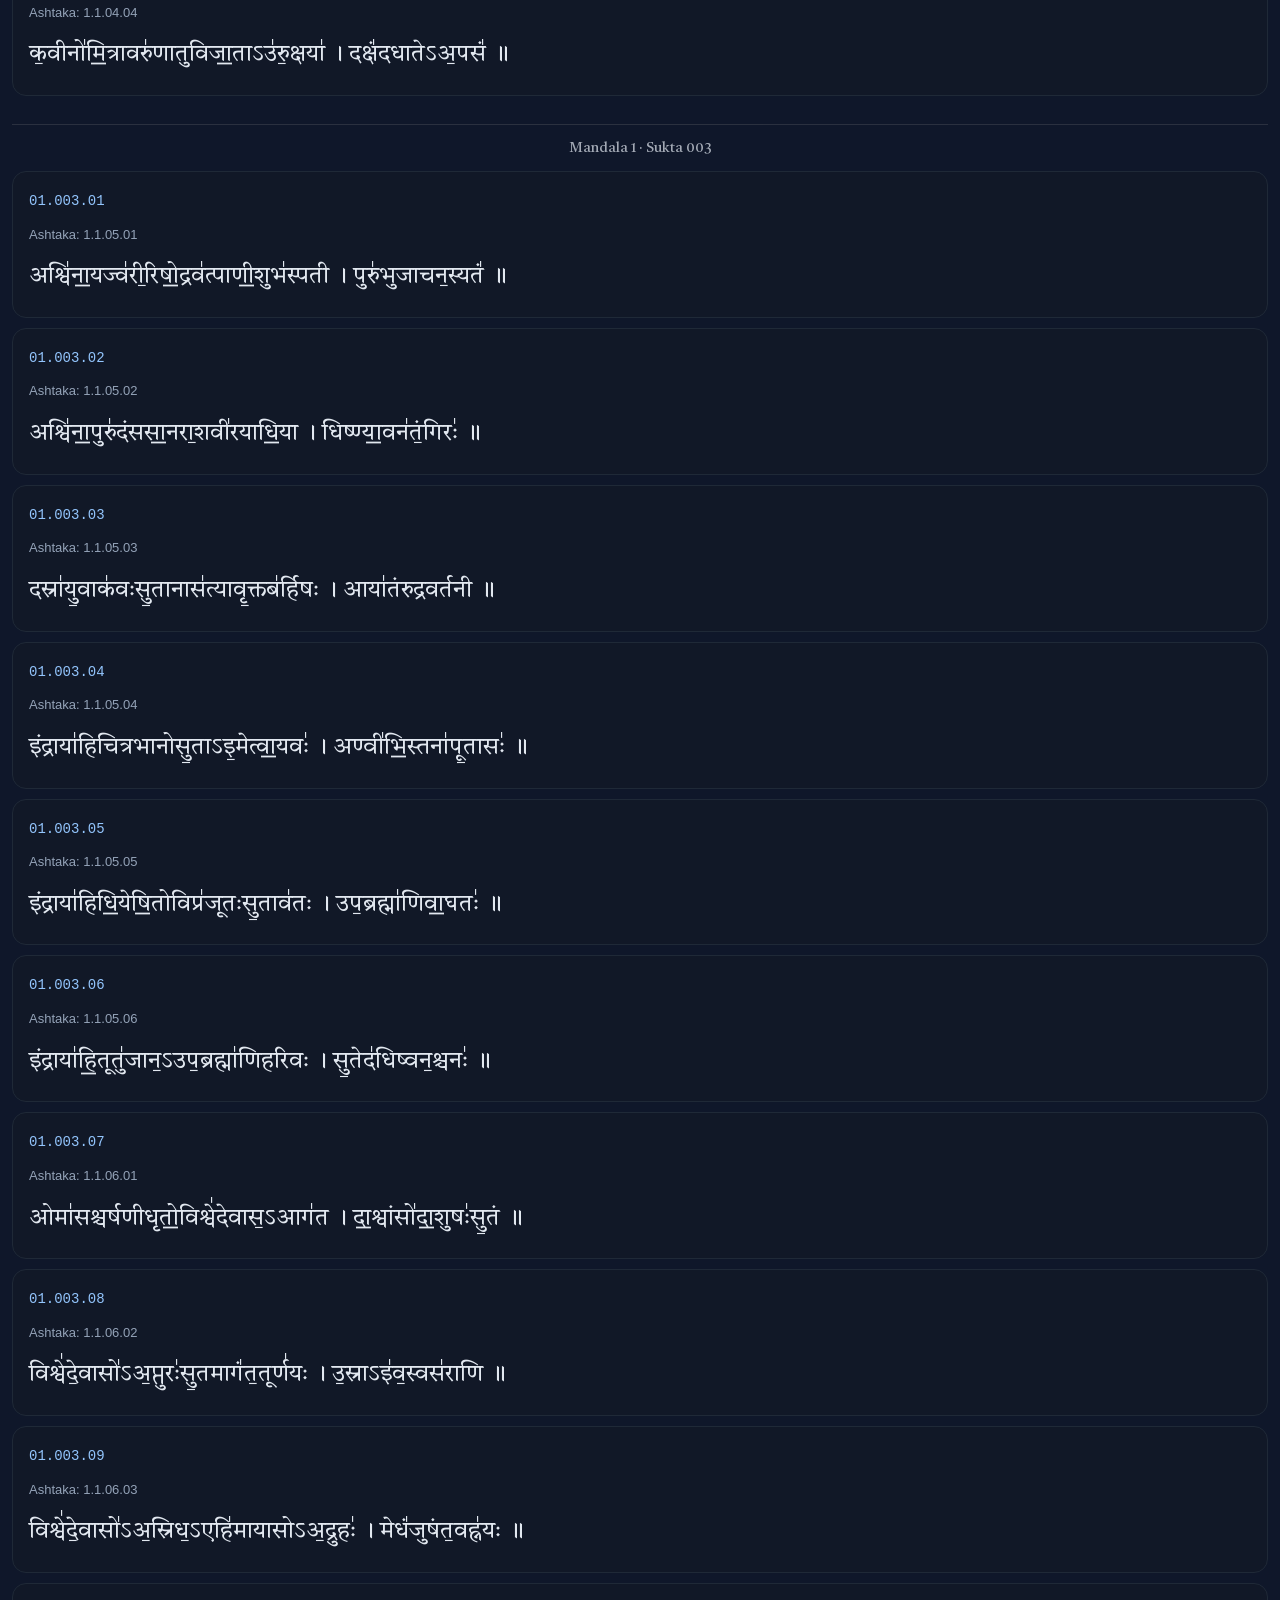
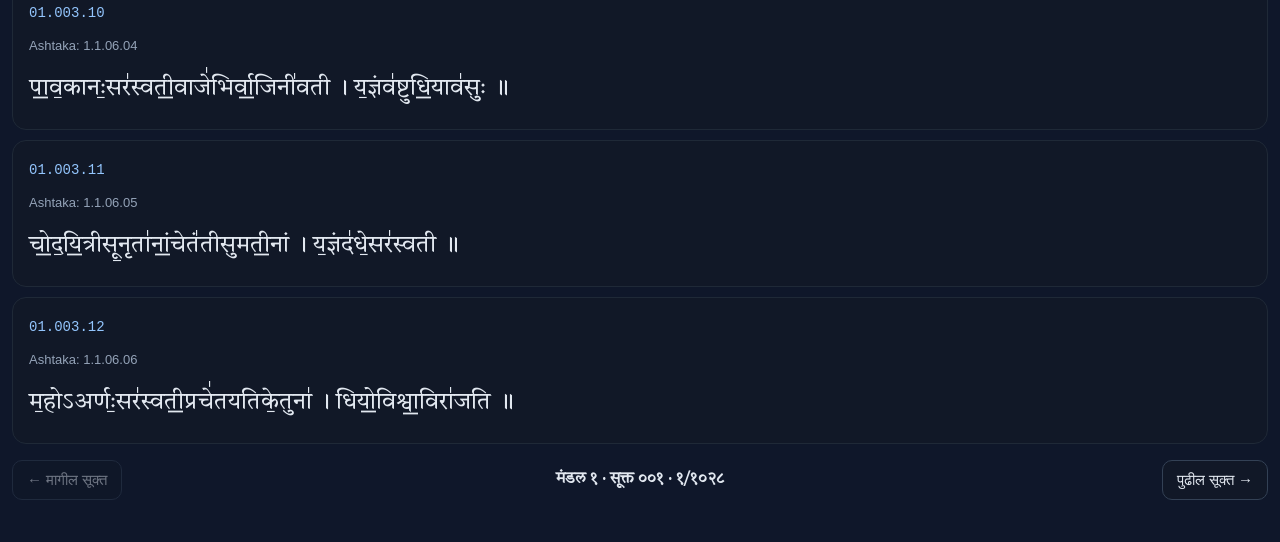
==== commit 44c4a0fd: "Fix initial mobile navigation toggle label" ====
--- a/index.html
+++ b/index.html
@@ -72,7 +72,7 @@
 
   <div class="jump-navigation-section">
     <button id="navigationToggle" class="navigation-toggle" type="button" aria-label="Expand" aria-expanded="false" aria-controls="jumpNavigationPanel">
-      <span id="navigationToggleLabel">विस्तार करा</span>
+      <span id="navigationToggleLabel">उघडा</span>
       <span class="navigation-toggle-chevron" aria-hidden="true">⌄</span>
     </button>
     <div id="jumpNavigationPanel" class="jump-navigation-panel hidden">
--- a/style.css
+++ b/style.css
@@ -1354,11 +1354,19 @@
 
 @media (max-width: 900px) {
   .options-toolbar {
-    grid-template-columns: 1fr;
-    gap: 10px;
-  }
+    grid-template-columns: auto auto;
+    justify-content: start;
+    align-items: start;
+    gap: 8px;
+  }
+
+  .jump-navigation-section { display: contents; }
+  .navigation-toggle { grid-column: 2; grid-row: 1; }
+  .jump-navigation-panel { grid-column: 1 / -1; width: 100%; box-sizing: border-box; }
 
   #togglePadaBtn {
+    grid-column: 1;
+    grid-row: 1;
     justify-self: start;
   }
 
@@ -1377,8 +1385,13 @@
 
 @media (max-width: 600px) {
   .options-toolbar {
+    grid-template-columns: auto auto;
+    justify-content: start;
     gap: 8px;
   }
+  .jump-navigation-section { display: contents; }
+  .navigation-toggle { grid-column: 2; grid-row: 1; }
+  .jump-navigation-panel { grid-column: 1 / -1; width: 100%; box-sizing: border-box; }
 
   .jump-controls {
     grid-template-columns: repeat(2, minmax(0, 1fr));
@@ -1482,10 +1495,11 @@
   display: inline-flex;
   align-items: center;
   justify-content: center;
-  width: 40px;
-  height: 38px;
+  gap: 8px;
+  width: fit-content;
   min-width: 40px;
-  padding: 6px;
+  min-height: 38px;
+  padding: 7px 11px;
   border: 1px solid #475569;
   border-radius: 9px;
   background: #172033;
@@ -1519,6 +1533,14 @@
 }
 @media (max-width: 600px) {
   .jump-navigation-section { width: auto; }
-  .navigation-toggle { width: 40px; }
+  .navigation-toggle {
+    grid-column: 2;
+    grid-row: 1;
+    width: fit-content;
+    min-width: 40px;
+    min-height: 36px;
+    padding: 7px 10px;
+    white-space: nowrap;
+  }
   .jump-navigation-panel { width: 100%; padding: 8px; }
 }
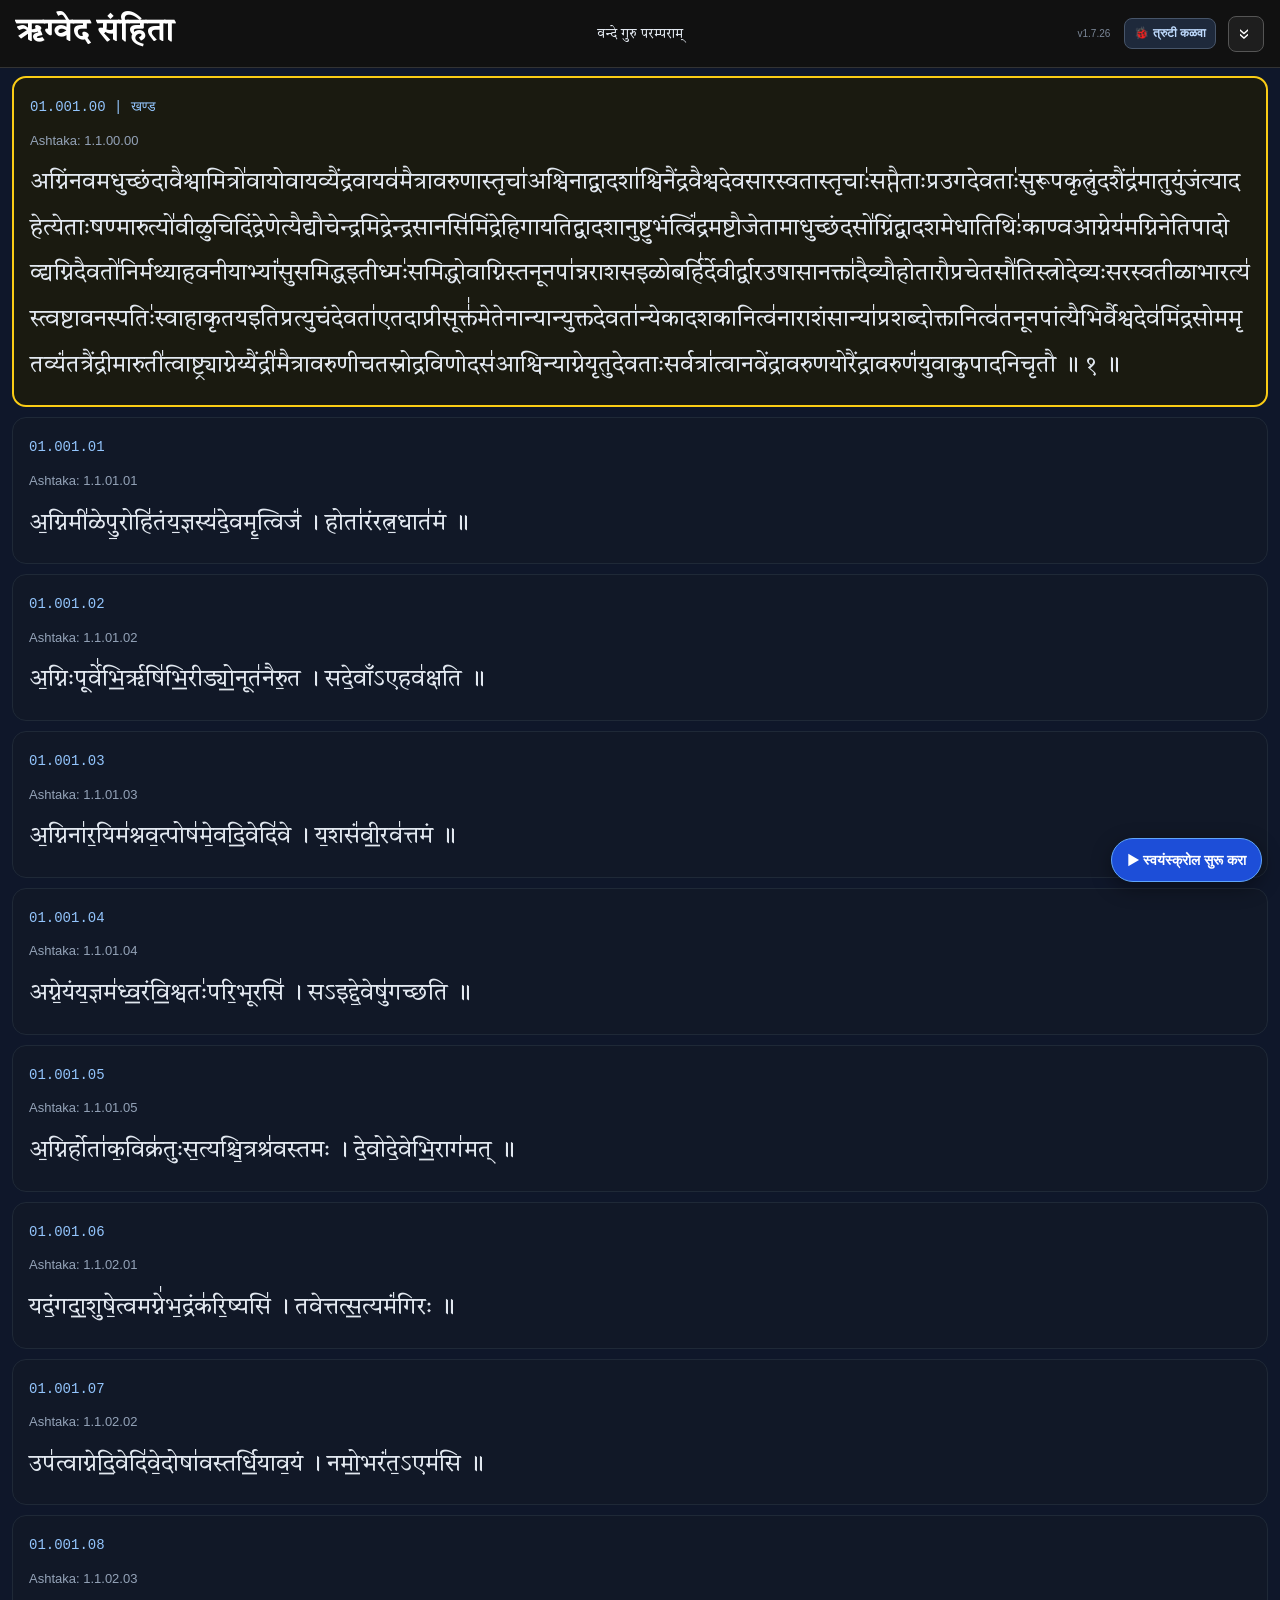
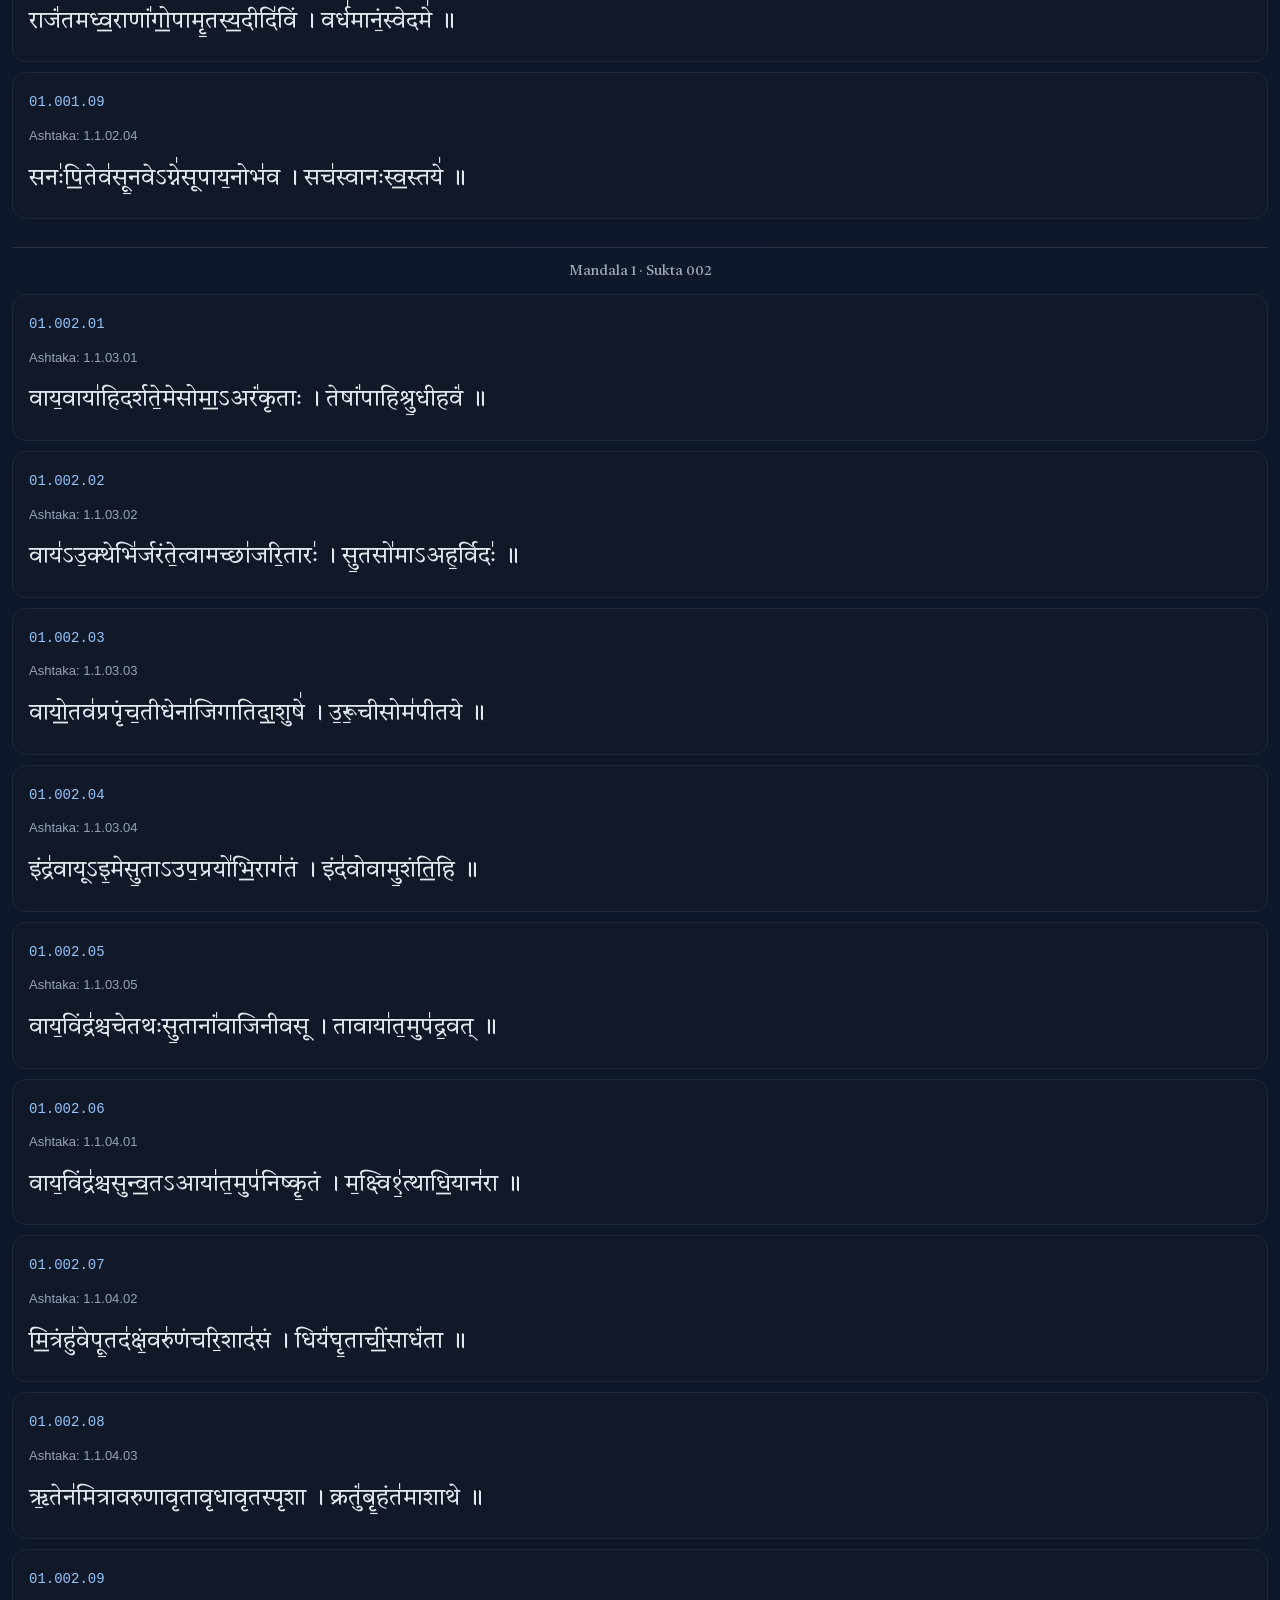
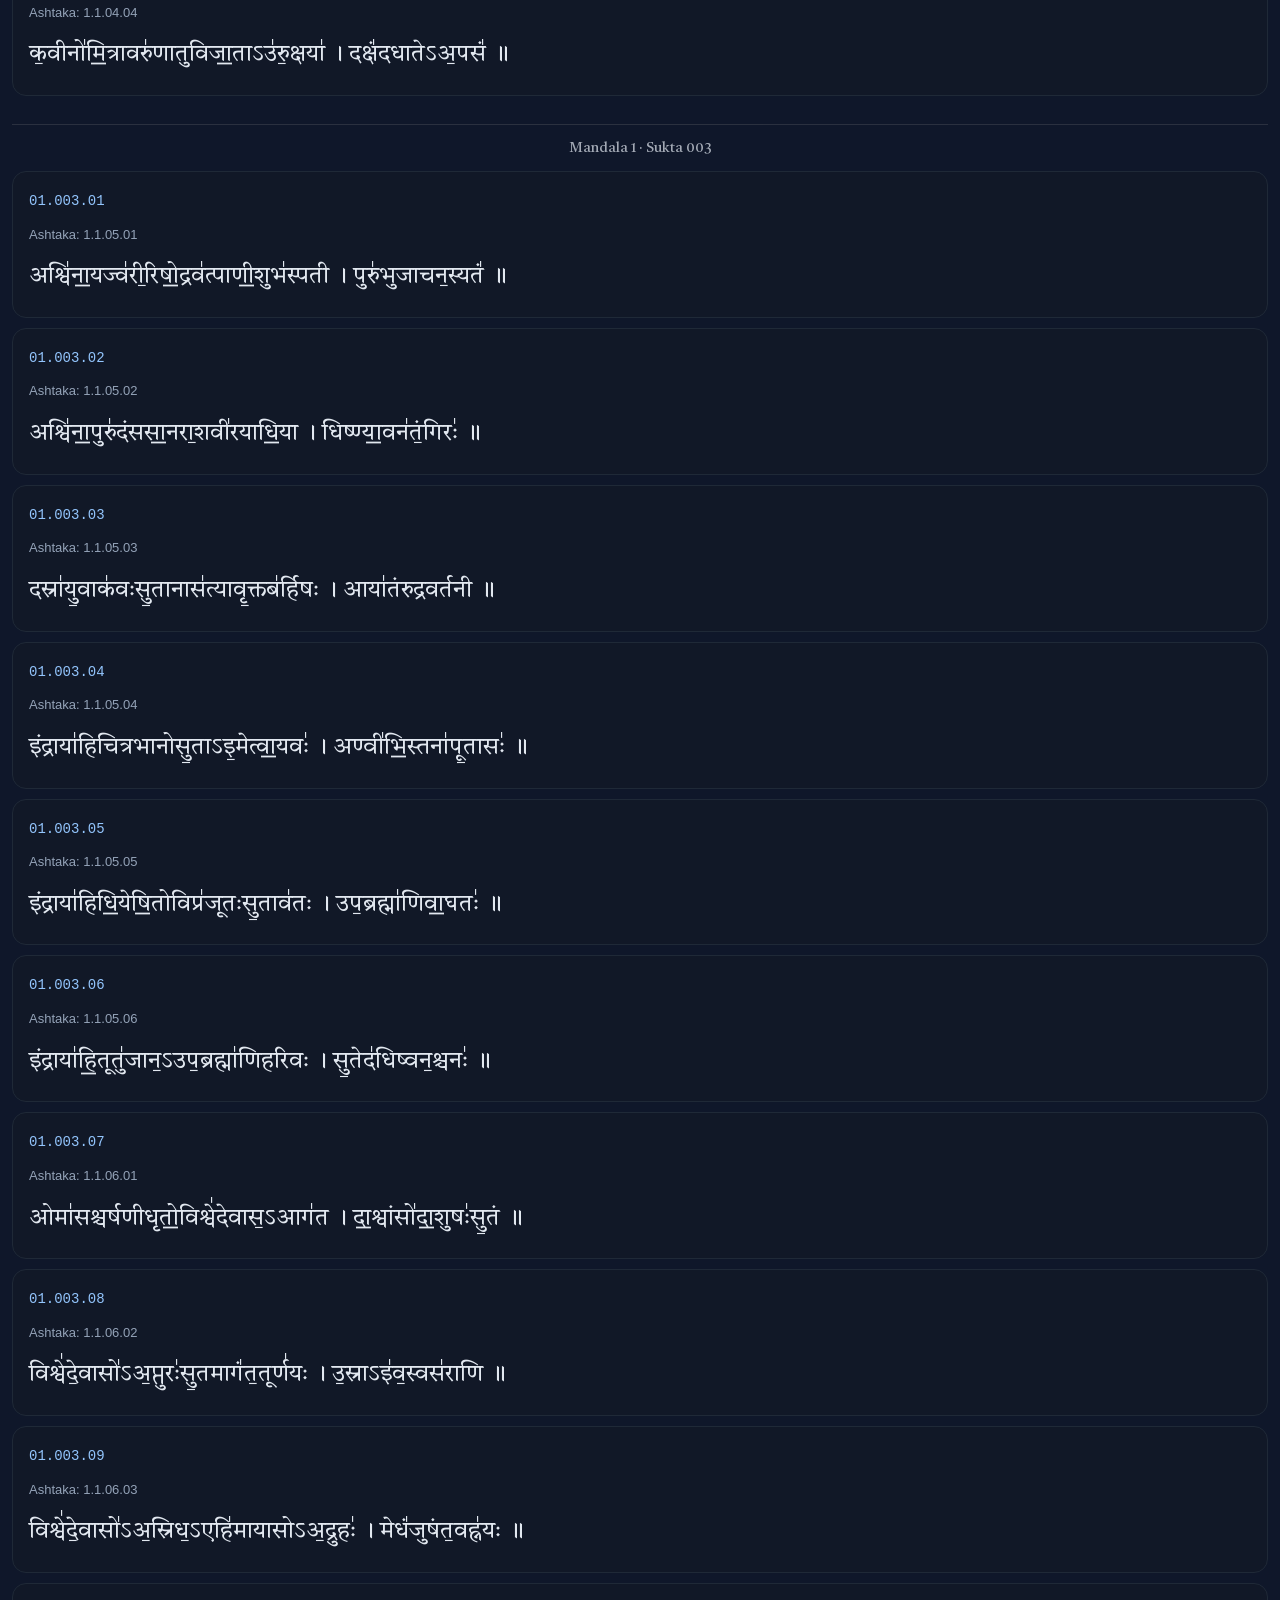
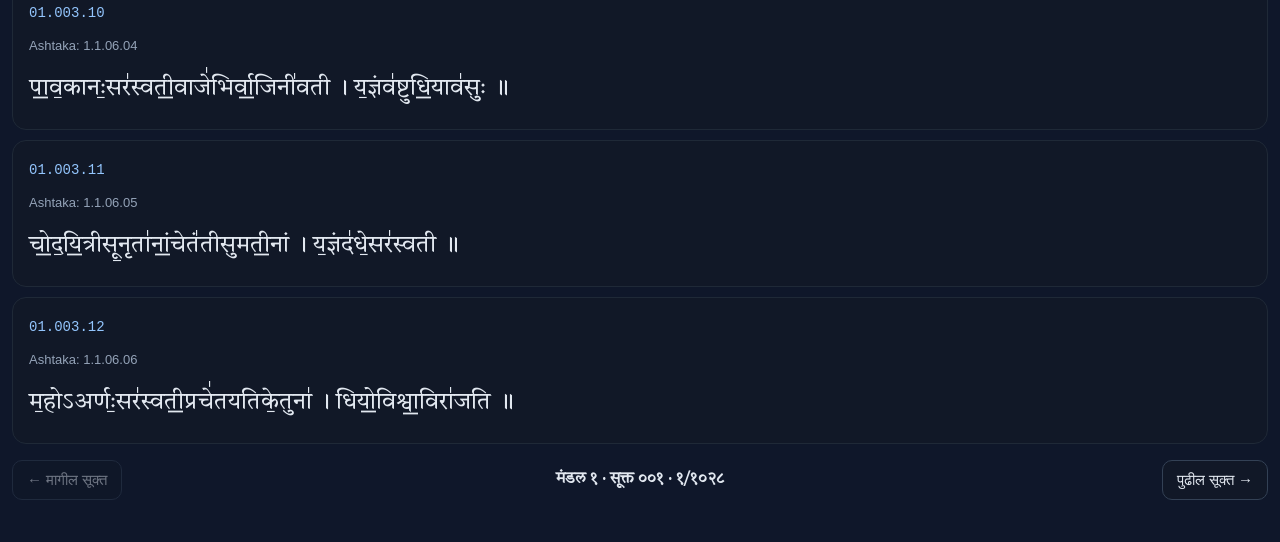
==== commit d34691e6: "Add compact mobile search and More actions controls" ====
--- a/index.html
+++ b/index.html
@@ -39,10 +39,12 @@
         autocomplete="off"
       />
       <button id="filterBtn" type="button">शोध निकष</button>
+      <button id="searchCloseBtn" class="search-close-btn" type="button" aria-label="Close search">×</button>
     </div>
 
 <div class="nav-toolbar">
 
+  <button id="moreActionsToggle" class="more-actions-toggle" type="button" aria-expanded="false">अधिक ▾</button>
   <div class="nav-buttons">
     <button id="prevTop" class="nav-btn">← मागे</button>
     <button id="shareBtn" class="nav-btn" type="button">शेअर करा</button>
--- a/style.css
+++ b/style.css
@@ -1354,7 +1354,7 @@
 
 @media (max-width: 900px) {
   .options-toolbar {
-    grid-template-columns: auto auto;
+    grid-template-columns: max-content max-content;
     justify-content: start;
     align-items: start;
     gap: 8px;
@@ -1385,7 +1385,7 @@
 
 @media (max-width: 600px) {
   .options-toolbar {
-    grid-template-columns: auto auto;
+    grid-template-columns: max-content max-content;
     justify-content: start;
     gap: 8px;
   }
@@ -1544,3 +1544,18 @@
   }
   .jump-navigation-panel { width: 100%; padding: 8px; }
 }
+
+
+/* Keep the mobile navigation toggle at its natural label width. Earlier
+   generic mobile button rules allowed Indic labels to wrap vertically. */
+@media (max-width: 900px) {
+  .options-toolbar .navigation-toggle {
+    width: max-content;
+    min-width: max-content;
+    max-width: none;
+    white-space: nowrap;
+    overflow-wrap: normal;
+    word-break: keep-all;
+    flex-shrink: 0;
+  }
+}
